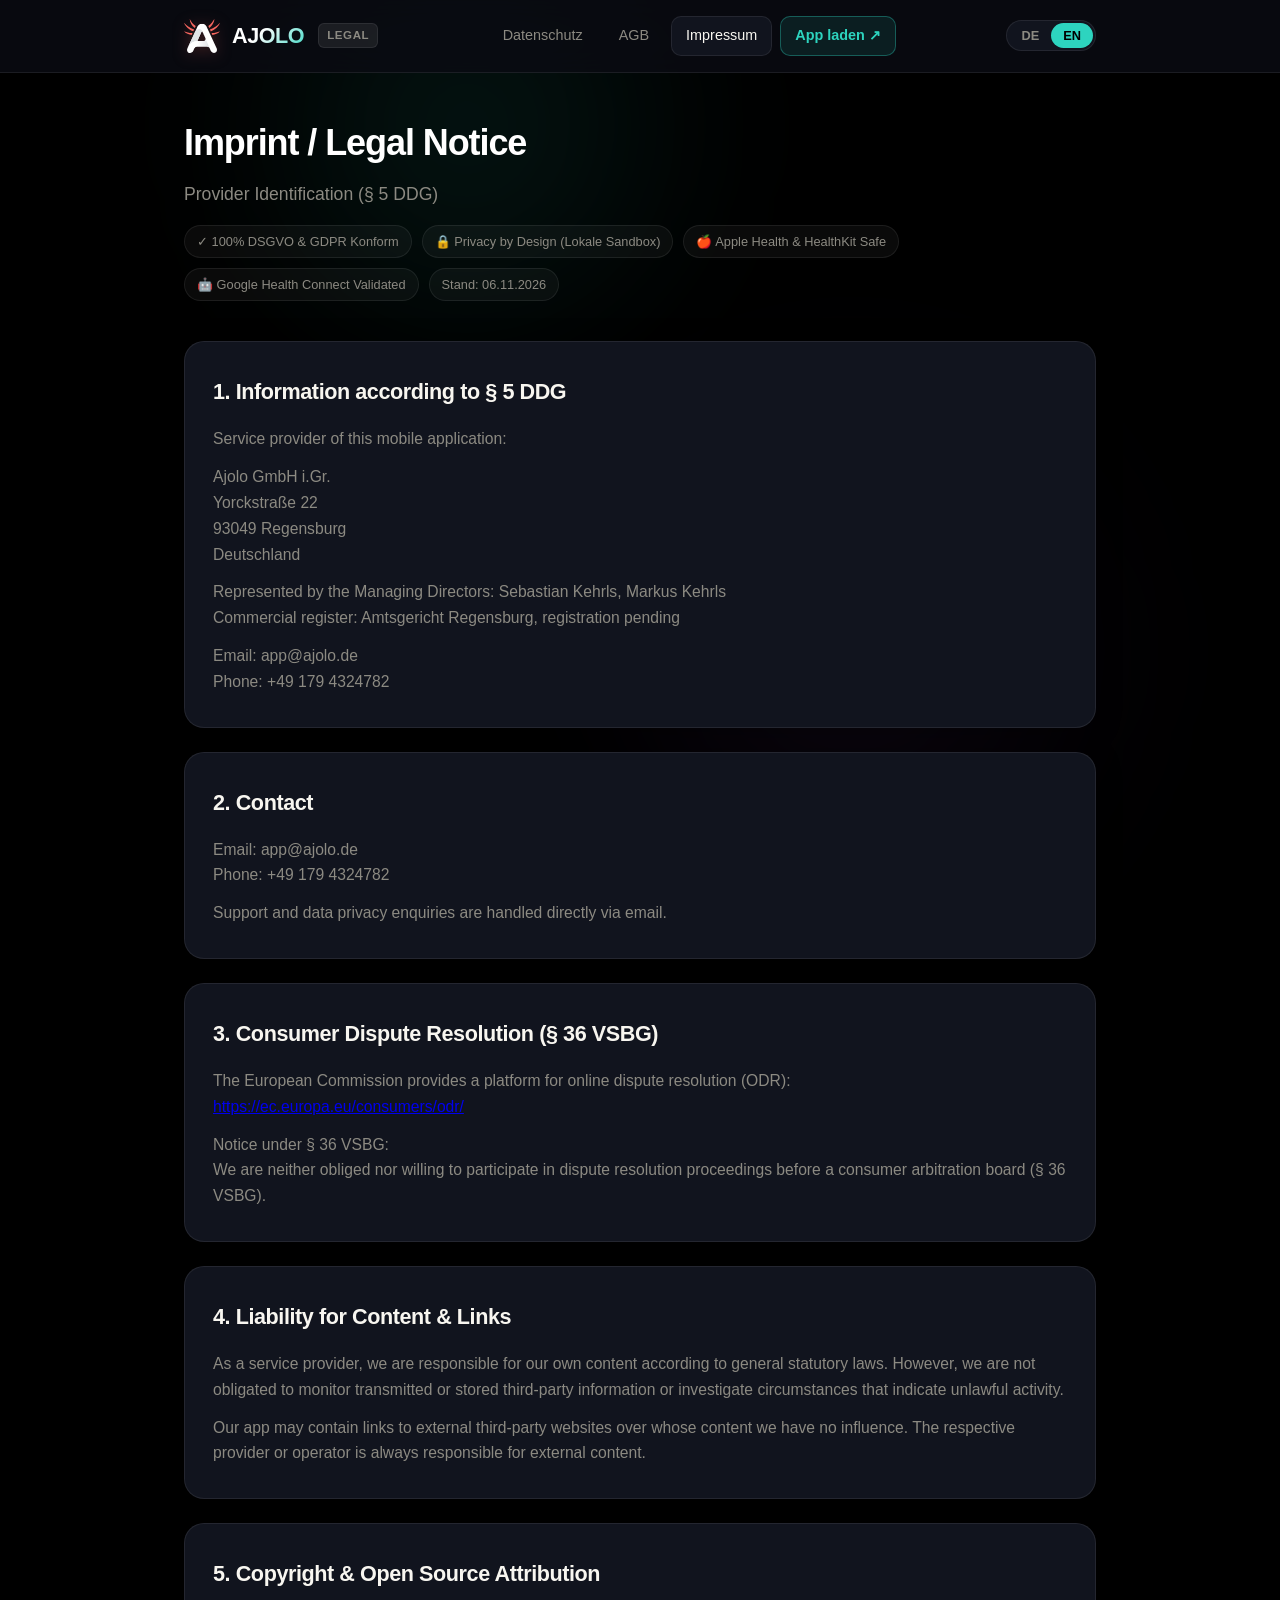
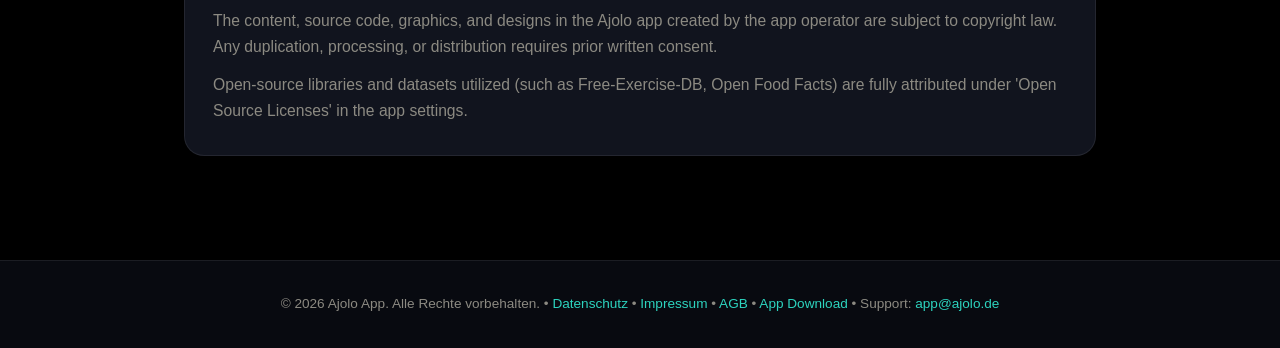
==== imprint.html @ c183548b "Impressum und Datenschutz: Geschäftsführer und Handelsregister ergänzt Co-Authored-By: Claude Sonnet" ====
<!DOCTYPE html>
<html lang="de">
<head>
  <meta charset="UTF-8">
  <meta name="viewport" content="width=device-width, initial-scale=1.0">
  <title>Impressum • Ajolo</title>
  <meta name="description" content="Offizielle Datenschutzerklärung, Impressum und rechtliche Dokumente für die mobile App Ajolo (iOS & Android).">
  <meta name="robots" content="index, follow">
  <style>
:root {
  --bg: #000000;
  --bg-subtle: #0a0c13;
  --surface: #11141e;
  --surface-hover: #161a27;
  --surface-border: rgba(255, 255, 255, 0.08);
  --surface-border-active: rgba(45, 212, 191, 0.35);
  --text-main: #f8f6f0;
  --text-muted: #8c8a82;
  --text-dim: #555555;
  --accent: #2dd4bf;
  --accent-hover: #14b8a6;
  --accent-glow: rgba(45, 212, 191, 0.2);
  --purple: #a855f7;
  --purple-glow: rgba(168, 85, 247, 0.18);
  --coral-glow: rgba(246, 102, 95, 0.25);
  --tag-bg: rgba(255, 255, 255, 0.04);
  --font-sans: -apple-system, BlinkMacSystemFont, "SF Pro Display", "SF Pro Text", "Segoe UI", Roboto, Helvetica, Arial, sans-serif;
}

* { box-sizing: border-box; margin: 0; padding: 0; }
body {
  background-color: var(--bg);
  color: var(--text-main);
  font-family: var(--font-sans);
  line-height: 1.65;
  -webkit-font-smoothing: antialiased;
  padding: 0;
  margin: 0;
  min-height: 100vh;
  position: relative;
}

/* Ambient Background Glow */
.ambient-bg {
  position: fixed;
  top: 0;
  left: 0;
  right: 0;
  bottom: 0;
  pointer-events: none;
  z-index: 0;
  overflow: hidden;
}

.glow-cyan {
  position: absolute;
  top: -150px;
  left: 15%;
  width: 550px;
  height: 550px;
  background: radial-gradient(circle, var(--accent-glow) 0%, rgba(0,0,0,0) 70%);
  filter: blur(80px);
  opacity: 0.6;
}

.glow-purple {
  position: absolute;
  top: 350px;
  right: 10%;
  width: 600px;
  height: 600px;
  background: radial-gradient(circle, var(--purple-glow) 0%, rgba(0,0,0,0) 70%);
  filter: blur(90px);
  opacity: 0.5;
}

.page-wrapper {
  position: relative;
  z-index: 1;
}

header {
  position: sticky;
  top: 0;
  z-index: 100;
  background: rgba(10, 12, 19, 0.8);
  border-bottom: 1px solid var(--surface-border);
  backdrop-filter: blur(16px);
  -webkit-backdrop-filter: blur(16px);
}

.header-container {
  max-width: 960px;
  margin: 0 auto;
  padding: 16px 24px;
  display: flex;
  align-items: center;
  justify-content: space-between;
  flex-wrap: wrap;
  gap: 16px;
}

.brand {
  display: flex;
  align-items: center;
  gap: 12px;
  text-decoration: none;
  color: var(--text-main);
}

.brand-logo-img {
  width: 36px;
  height: 36px;
  object-fit: contain;
  filter: drop-shadow(0 2px 8px var(--coral-glow));
}

.brand-title {
  font-size: 1.35rem;
  font-weight: 800;
  letter-spacing: -0.02em;
  background: linear-gradient(135deg, #ffffff 40%, var(--accent) 100%);
  -webkit-background-clip: text;
  -webkit-text-fill-color: transparent;
}

.legal-badge {
  font-size: 0.72rem;
  font-weight: 700;
  padding: 2px 8px;
  border-radius: 6px;
  background: rgba(255, 255, 255, 0.08);
  color: var(--text-muted);
  border: 1px solid var(--surface-border);
  margin-left: 2px;
  text-transform: uppercase;
  letter-spacing: 0.05em;
}

nav {
  display: flex;
  align-items: center;
  gap: 8px;
  flex-wrap: wrap;
}

nav a {
  color: var(--text-muted);
  text-decoration: none;
  font-size: 0.9rem;
  font-weight: 500;
  padding: 7px 14px;
  border-radius: 10px;
  transition: all 0.2s ease;
}

nav a:hover, nav a.active {
  color: var(--text-main);
  background: var(--surface);
  border: 1px solid var(--surface-border);
}

.btn-store {
  background: rgba(45, 212, 191, 0.1) !important;
  border: 1px solid var(--surface-border-active) !important;
  color: var(--accent) !important;
  font-weight: 600 !important;
}

.btn-store:hover {
  background: var(--accent) !important;
  color: #000000 !important;
  border-color: var(--accent) !important;
}

.lang-switch {
  display: inline-flex;
  background: var(--surface);
  border: 1px solid var(--surface-border);
  border-radius: 20px;
  padding: 2px;
}

.lang-btn {
  background: transparent;
  border: none;
  color: var(--text-muted);
  font-size: 0.8rem;
  font-weight: 600;
  padding: 5px 12px;
  border-radius: 16px;
  cursor: pointer;
  transition: all 0.2s;
}

.lang-btn.active {
  background: var(--accent);
  color: #000000;
}

.container {
  max-width: 960px;
  margin: 0 auto;
  padding: 40px 24px 80px;
}

.hero {
  margin-bottom: 40px;
  text-align: left;
}

.hero h1 {
  font-size: 2.25rem;
  font-weight: 800;
  letter-spacing: -0.03em;
  margin-bottom: 8px;
  background: linear-gradient(135deg, #ffffff 40%, var(--accent) 100%);
  -webkit-background-clip: text;
  -webkit-text-fill-color: transparent;
}

.hero p {
  color: var(--text-muted);
  font-size: 1.1rem;
}

.meta-badges {
  display: flex;
  flex-wrap: wrap;
  gap: 10px;
  margin-top: 16px;
}

.badge {
  display: inline-flex;
  align-items: center;
  gap: 6px;
  background: var(--tag-bg);
  border: 1px solid var(--surface-border);
  padding: 5px 12px;
  border-radius: 20px;
  font-size: 0.8rem;
  font-weight: 500;
  color: var(--text-muted);
}

.section-card {
  background: var(--surface);
  border: 1px solid var(--surface-border);
  border-radius: 20px;
  padding: 32px 28px;
  margin-bottom: 24px;
  box-shadow: 0 4px 24px rgba(0, 0, 0, 0.4);
  transition: border-color 0.25s ease, transform 0.25s ease;
}

.section-card:hover {
  border-color: rgba(255, 255, 255, 0.15);
  transform: translateY(-2px);
}

.section-card h2 {
  font-size: 1.35rem;
  font-weight: 700;
  margin-bottom: 16px;
  letter-spacing: -0.02em;
  color: var(--text-main);
  display: flex;
  align-items: center;
  gap: 10px;
}

.section-card p {
  margin-bottom: 12px;
  color: var(--text-muted);
  font-size: 0.98rem;
  line-height: 1.65;
}

.section-card p:last-child {
  margin-bottom: 0;
}

.section-card ul {
  margin: 12px 0 16px 20px;
  color: var(--text-muted);
  font-size: 0.98rem;
  line-height: 1.65;
}

.section-card li {
  margin-bottom: 8px;
}

.section-card strong {
  color: var(--text-main);
}

footer {
  border-top: 1px solid var(--surface-border);
  background: rgba(10, 12, 19, 0.85);
  padding: 32px 24px;
  text-align: center;
  color: var(--text-muted);
  font-size: 0.85rem;
}

footer a {
  color: var(--accent);
  text-decoration: none;
  transition: color 0.2s ease;
}

footer a:hover {
  text-decoration: underline;
}
</style>
  <script>
    function setLang(lang) {
      document.querySelectorAll('.lang-de').forEach(el => el.style.display = lang === 'de' ? 'block' : 'none');
      document.querySelectorAll('.lang-en').forEach(el => el.style.display = lang === 'en' ? 'block' : 'none');
      document.getElementById('btn-de').classList.toggle('active', lang === 'de');
      document.getElementById('btn-en').classList.toggle('active', lang === 'en');
      document.documentElement.lang = lang;
      localStorage.setItem('ajolo_legal_lang', lang);
    }
    window.addEventListener('DOMContentLoaded', () => {
      const saved = localStorage.getItem('ajolo_legal_lang') || (navigator.language.startsWith('de') ? 'de' : 'en');
      setLang(saved);
    });
  </script>
  <link rel="icon" type="image/png" href="assets/ajolo_app_icon.png">
  <meta name="theme-color" content="#000000">
</head>
<body>
    <!-- Ambient Glow Effects -->
  <div class="ambient-bg">
    <div class="glow-cyan"></div>
    <div class="glow-purple"></div>
  </div>

  <div class="page-wrapper">
    <header>
      <div class="header-container">
        <a href="index.html" class="brand">
          <img src="assets/ajolo_logo.svg" alt="Ajolo Logo" class="brand-logo-img">
          <span class="brand-title">AJOLO</span>
          <span class="legal-badge">Legal</span>
        </a>
        <nav>
          <a href="privacy.html" class="">Datenschutz</a>
          <a href="terms.html" class="">AGB</a>
          <a href="imprint.html" class="active">Impressum</a>
          <a href="https://store.ajolo.de/" class="btn-store" target="_blank" rel="noopener">App laden ↗</a>
        </nav>
        <div class="lang-switch">
          <button id="btn-de" class="lang-btn active" onclick="setLang('de')">DE</button>
          <button id="btn-en" class="lang-btn" onclick="setLang('en')">EN</button>
        </div>
      </div>
    </header>

  <main class="container">
    <div class="hero">
      <h1 class="lang-de">Impressum</h1>
      <h1 class="lang-en" style="display:none;">Imprint / Legal Notice</h1>
      <p class="lang-de">§ 5 DDG Anbieterkennzeichnung</p>
      <p class="lang-en" style="display:none;">Provider Identification (§ 5 DDG)</p>
      
      <div class="meta-badges">
        <span class="badge highlight">✓ 100% DSGVO & GDPR Konform</span>
        <span class="badge">🔒 Privacy by Design (Lokale Sandbox)</span>
        <span class="badge">🍎 Apple Health & HealthKit Safe</span>
        <span class="badge">🤖 Google Health Connect Validated</span>
        <span class="badge">Stand: 06.11.2026</span>
      </div>
    </div>

    <div class="lang-de">
      
        <article class="section-card">
          <h2>1. Angaben gemäß § 5 DDG</h2>
          <div><p>Diensteanbieter dieser mobilen Applikation:</p>
<p>Ajolo GmbH i.Gr.<br>Yorckstraße 22<br>93049 Regensburg<br>Deutschland</p>
<p>Vertreten durch die Geschäftsführer: Sebastian Kehrls, Markus Kehrls<br>Handelsregister: Amtsgericht Regensburg, Eintragung beantragt</p>
<p>E-Mail: app@ajolo.de<br>Telefon: +49 179 4324782</p></div>
        </article>
        
        <article class="section-card">
          <h2>2. Elektronische Kontaktaufnahme</h2>
          <div><p>E-Mail: app@ajolo.de<br>Telefon: +49 179 4324782</p>
<p>Support- und Datenschutzanfragen erfolgen direkt über die angegebene E-Mail-Adresse.</p></div>
        </article>
        
        <article class="section-card">
          <h2>3. Verbraucherstreitbeilegung (§ 36 VSBG)</h2>
          <div><p>Die Europäische Kommission stellt eine Plattform zur Online-Streitbeilegung (OS) bereit:<br><a href="https://ec.europa.eu/consumers/odr/" target="_blank" rel="noopener">https://ec.europa.eu/consumers/odr/</a></p>
<p>Hinweis gemäß § 36 VSBG:<br>Wir sind weder verpflichtet noch bereit, an Streitbeilegungsverfahren vor einer Verbraucherschlichtungsstelle teilzunehmen (§ 36 VSBG).</p></div>
        </article>
        
        <article class="section-card">
          <h2>4. Haftung für Inhalte & externe Links</h2>
          <div><p>Als Diensteanbieter sind wir gemäß den allgemeinen Gesetzen für eigene Inhalte auf diesen Seiten verantwortlich. Wir sind jedoch nicht verpflichtet, übermittelte oder gespeicherte fremde Informationen zu überwachen oder nach Umständen zu forschen, die auf eine rechtswidrige Tätigkeit hinweisen.</p>
<p>Unser Angebot enthält Links zu externen Websites Dritter, auf deren Inhalte wir keinen Einfluss haben. Für die Inhalte der verlinkten Seiten ist stets der jeweilige Anbieter oder Betreiber verantwortlich.</p></div>
        </article>
        
        <article class="section-card">
          <h2>5. Urheberrecht & Open Source</h2>
          <div><p>Die durch die Seitenbetreiber erstellten Inhalte, Quellcodes, Grafiken und Designs in der Ajolo App unterliegen dem deutschen Urheberrecht. Vervielfältigung, Bearbeitung, Verbreitung und Verwertung außerhalb der Grenzen des Urheberrechts bedürfen der schriftlichen Zustimmung.</p>
<p>Verwendete Open-Source-Bibliotheken und Datensätze (z. B. Free-Exercise-DB, Open Food Facts) sind unter 'Open-Source-Lizenzen' in den App-Einstellungen vollständig deklariert.</p></div>
        </article>
        
    </div>

    <div class="lang-en" style="display:none;">
      
        <article class="section-card">
          <h2>1. Information according to § 5 DDG</h2>
          <div><p>Service provider of this mobile application:</p>
<p>Ajolo GmbH i.Gr.<br>Yorckstraße 22<br>93049 Regensburg<br>Deutschland</p>
<p>Represented by the Managing Directors: Sebastian Kehrls, Markus Kehrls<br>Commercial register: Amtsgericht Regensburg, registration pending</p>
<p>Email: app@ajolo.de<br>Phone: +49 179 4324782</p></div>
        </article>
        
        <article class="section-card">
          <h2>2. Contact</h2>
          <div><p>Email: app@ajolo.de<br>Phone: +49 179 4324782</p>
<p>Support and data privacy enquiries are handled directly via email.</p></div>
        </article>
        
        <article class="section-card">
          <h2>3. Consumer Dispute Resolution (§ 36 VSBG)</h2>
          <div><p>The European Commission provides a platform for online dispute resolution (ODR):<br><a href="https://ec.europa.eu/consumers/odr/" target="_blank" rel="noopener">https://ec.europa.eu/consumers/odr/</a></p>
<p>Notice under § 36 VSBG:<br>We are neither obliged nor willing to participate in dispute resolution proceedings before a consumer arbitration board (§ 36 VSBG).</p></div>
        </article>
        
        <article class="section-card">
          <h2>4. Liability for Content & Links</h2>
          <div><p>As a service provider, we are responsible for our own content according to general statutory laws. However, we are not obligated to monitor transmitted or stored third-party information or investigate circumstances that indicate unlawful activity.</p>
<p>Our app may contain links to external third-party websites over whose content we have no influence. The respective provider or operator is always responsible for external content.</p></div>
        </article>
        
        <article class="section-card">
          <h2>5. Copyright & Open Source Attribution</h2>
          <div><p>The content, source code, graphics, and designs in the Ajolo app created by the app operator are subject to copyright law. Any duplication, processing, or distribution requires prior written consent.</p>
<p>Open-source libraries and datasets utilized (such as Free-Exercise-DB, Open Food Facts) are fully attributed under 'Open Source Licenses' in the app settings.</p></div>
        </article>
        
    </div>
  </main>

      <footer>
      <p>© 2026 Ajolo App. Alle Rechte vorbehalten. • <a href="privacy.html">Datenschutz</a> • <a href="imprint.html">Impressum</a> • <a href="terms.html">AGB</a> • <a href="https://store.ajolo.de/">App Download</a> • Support: <a href="mailto:app@ajolo.de">app@ajolo.de</a></p>
    </footer>
  </div>
</body>
</html>
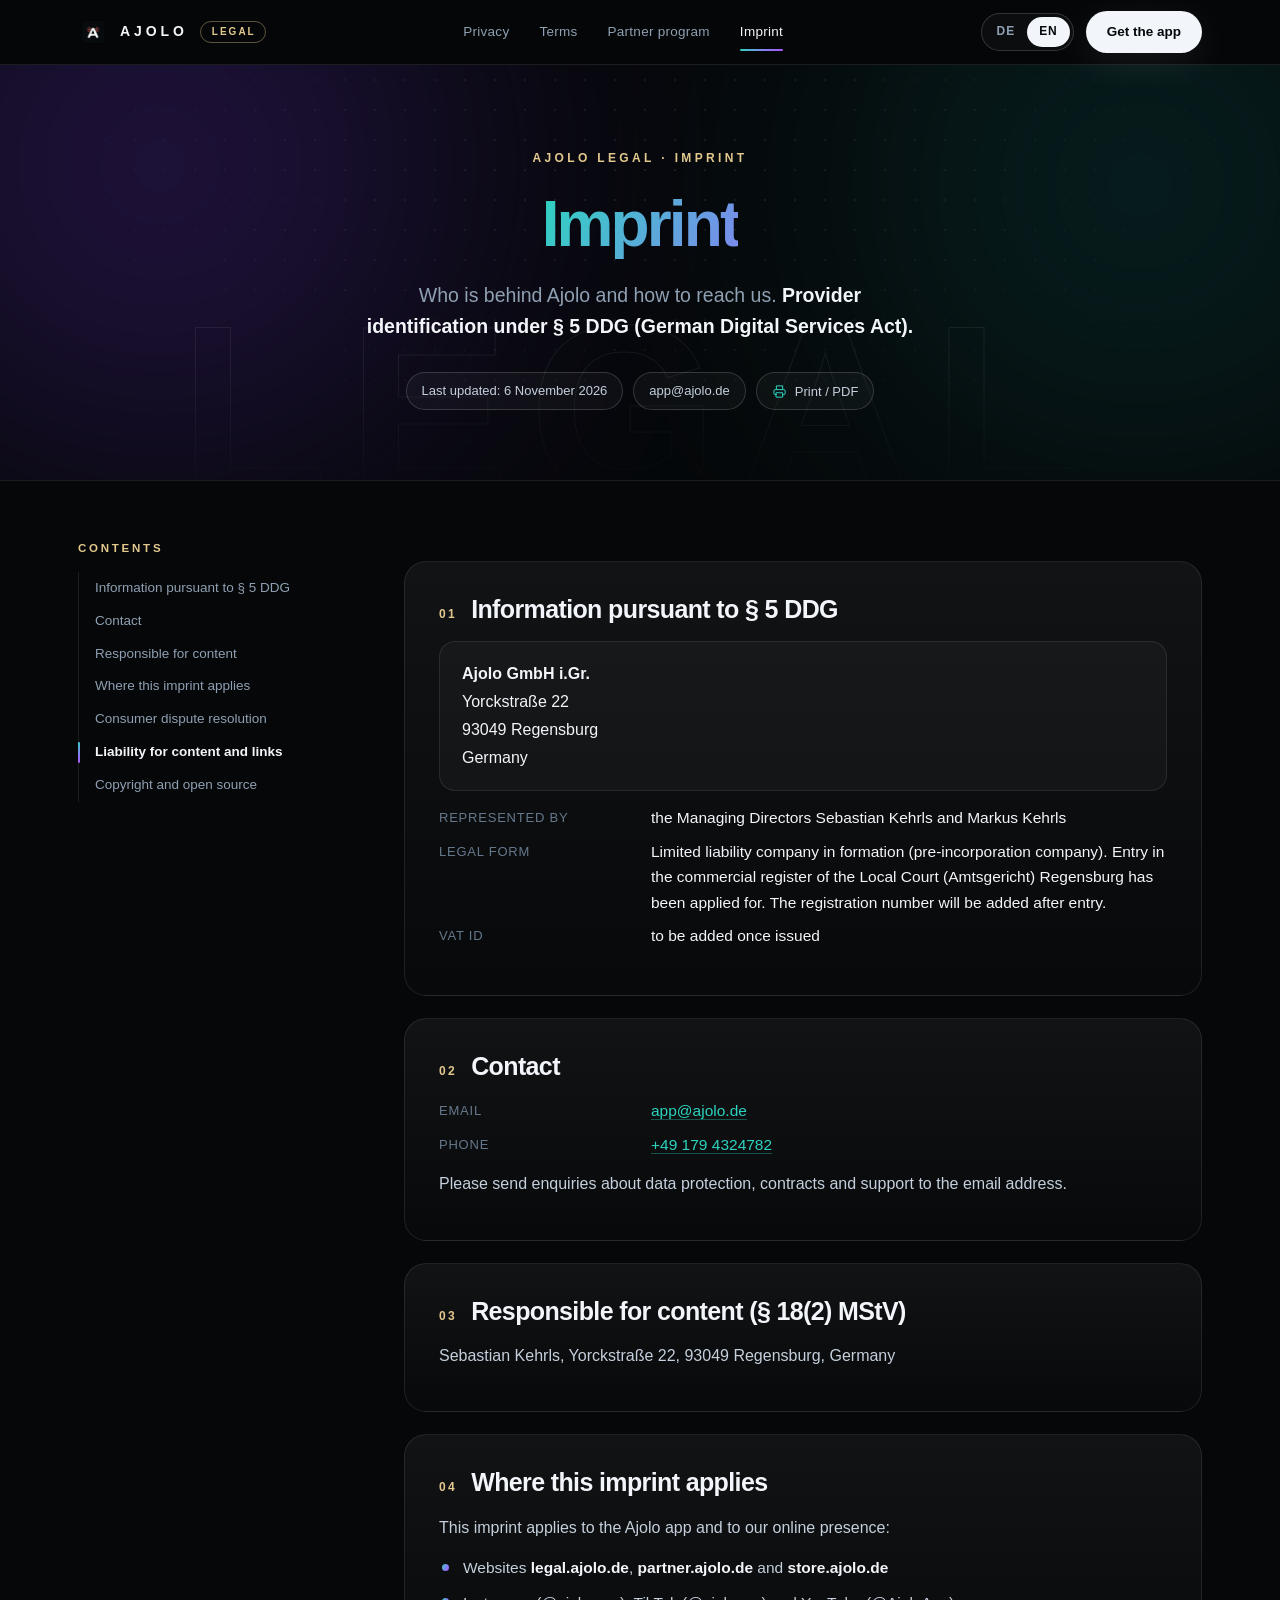
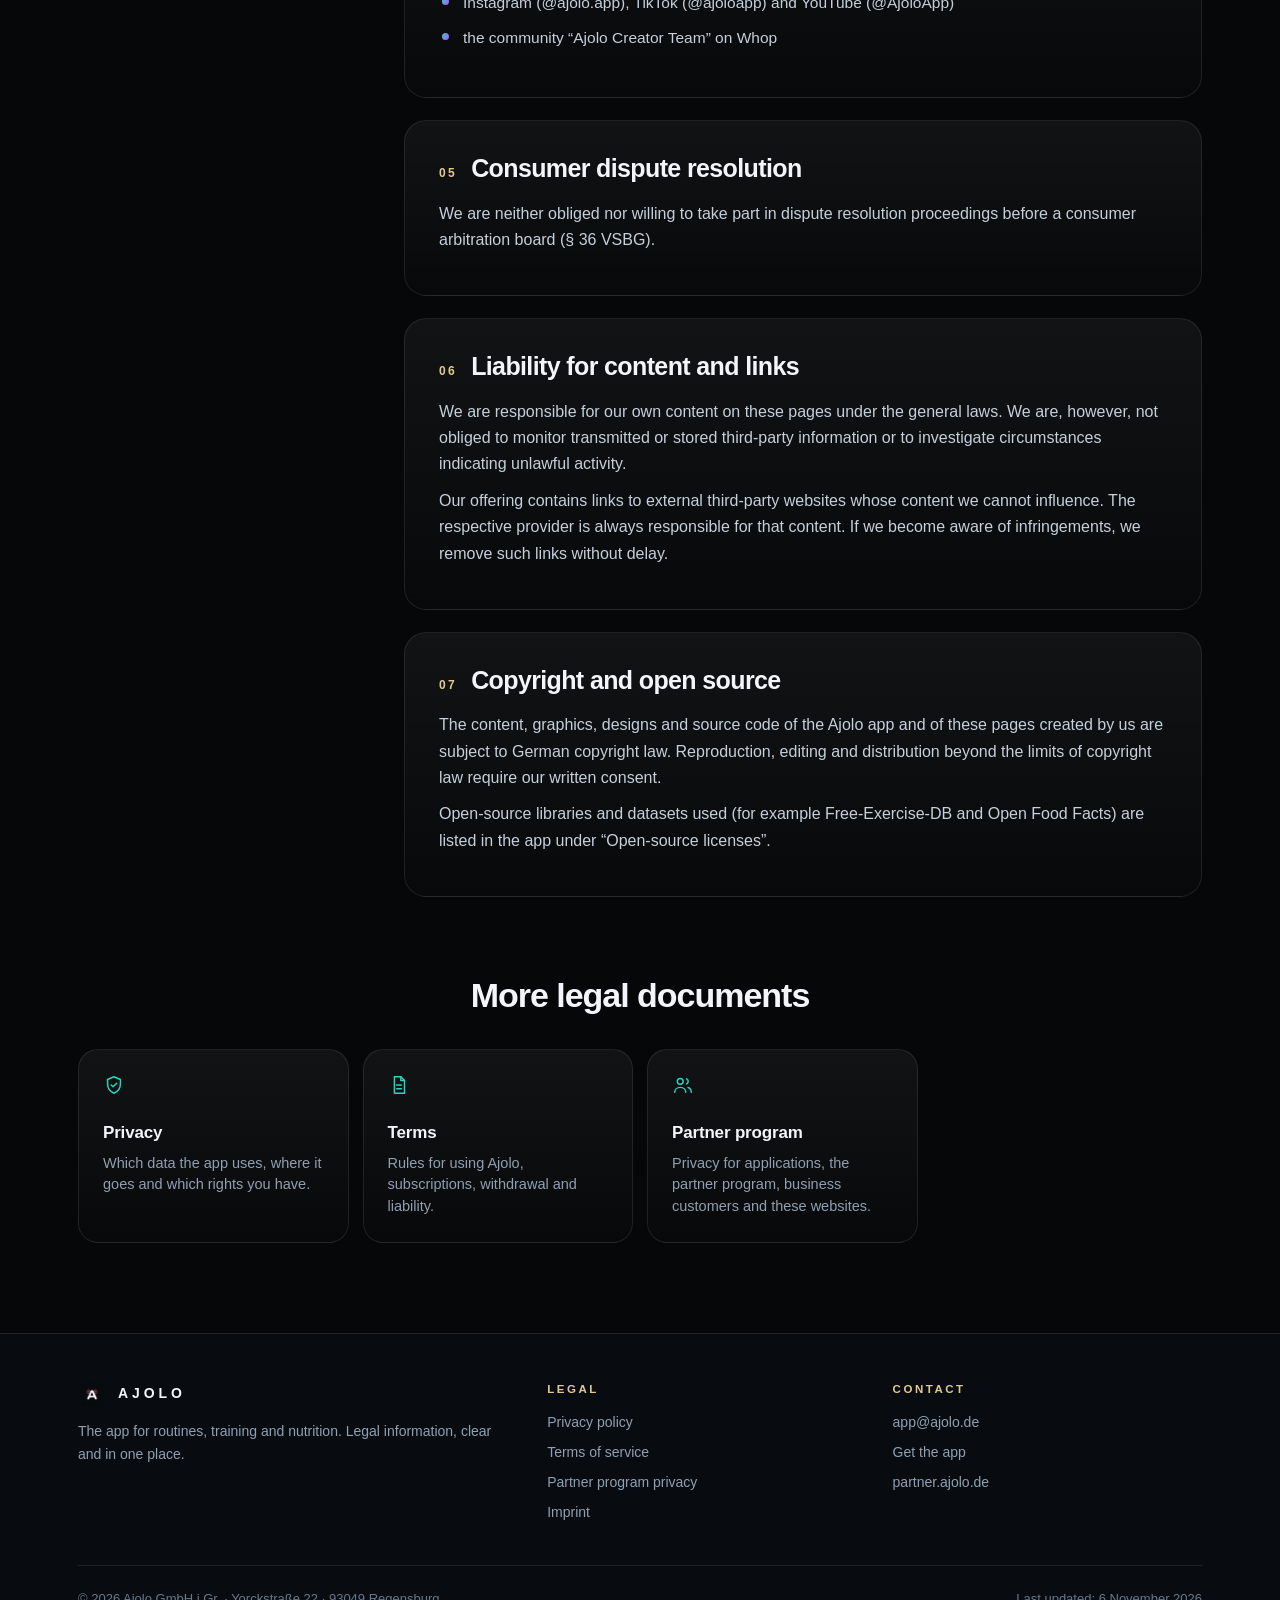
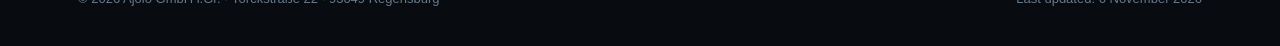
==== commit 42682759: "Legal-Portal neu: Premium-Design, AGB wie in der App, neue ehrliche Datenschutzerklärung, Partnerpro" ====
--- a/imprint.html
+++ b/imprint.html
@@ -1,457 +1,107 @@
-<!DOCTYPE html>
-<html lang="de">
+<!doctype html>
+<html lang="de" data-lang="de" data-title-de="Impressum • Ajolo Legal" data-title-en="Imprint • Ajolo Legal" data-desc-de="Impressum und Anbieterkennzeichnung nach § 5 DDG der Ajolo GmbH i.Gr., Yorckstraße 22, 93049 Regensburg." data-desc-en="Imprint and provider identification under § 5 DDG of Ajolo GmbH i.Gr., Yorckstraße 22, 93049 Regensburg, Germany.">
 <head>
-  <meta charset="UTF-8">
-  <meta name="viewport" content="width=device-width, initial-scale=1.0">
-  <title>Impressum • Ajolo</title>
-  <meta name="description" content="Offizielle Datenschutzerklärung, Impressum und rechtliche Dokumente für die mobile App Ajolo (iOS & Android).">
-  <meta name="robots" content="index, follow">
-  <style>
-:root {
-  --bg: #000000;
-  --bg-subtle: #0a0c13;
-  --surface: #11141e;
-  --surface-hover: #161a27;
-  --surface-border: rgba(255, 255, 255, 0.08);
-  --surface-border-active: rgba(45, 212, 191, 0.35);
-  --text-main: #f8f6f0;
-  --text-muted: #8c8a82;
-  --text-dim: #555555;
-  --accent: #2dd4bf;
-  --accent-hover: #14b8a6;
-  --accent-glow: rgba(45, 212, 191, 0.2);
-  --purple: #a855f7;
-  --purple-glow: rgba(168, 85, 247, 0.18);
-  --coral-glow: rgba(246, 102, 95, 0.25);
-  --tag-bg: rgba(255, 255, 255, 0.04);
-  --font-sans: -apple-system, BlinkMacSystemFont, "SF Pro Display", "SF Pro Text", "Segoe UI", Roboto, Helvetica, Arial, sans-serif;
-}
-
-* { box-sizing: border-box; margin: 0; padding: 0; }
-body {
-  background-color: var(--bg);
-  color: var(--text-main);
-  font-family: var(--font-sans);
-  line-height: 1.65;
-  -webkit-font-smoothing: antialiased;
-  padding: 0;
-  margin: 0;
-  min-height: 100vh;
-  position: relative;
-}
-
-/* Ambient Background Glow */
-.ambient-bg {
-  position: fixed;
-  top: 0;
-  left: 0;
-  right: 0;
-  bottom: 0;
-  pointer-events: none;
-  z-index: 0;
-  overflow: hidden;
-}
-
-.glow-cyan {
-  position: absolute;
-  top: -150px;
-  left: 15%;
-  width: 550px;
-  height: 550px;
-  background: radial-gradient(circle, var(--accent-glow) 0%, rgba(0,0,0,0) 70%);
-  filter: blur(80px);
-  opacity: 0.6;
-}
-
-.glow-purple {
-  position: absolute;
-  top: 350px;
-  right: 10%;
-  width: 600px;
-  height: 600px;
-  background: radial-gradient(circle, var(--purple-glow) 0%, rgba(0,0,0,0) 70%);
-  filter: blur(90px);
-  opacity: 0.5;
-}
-
-.page-wrapper {
-  position: relative;
-  z-index: 1;
-}
-
-header {
-  position: sticky;
-  top: 0;
-  z-index: 100;
-  background: rgba(10, 12, 19, 0.8);
-  border-bottom: 1px solid var(--surface-border);
-  backdrop-filter: blur(16px);
-  -webkit-backdrop-filter: blur(16px);
-}
-
-.header-container {
-  max-width: 960px;
-  margin: 0 auto;
-  padding: 16px 24px;
-  display: flex;
-  align-items: center;
-  justify-content: space-between;
-  flex-wrap: wrap;
-  gap: 16px;
-}
-
-.brand {
-  display: flex;
-  align-items: center;
-  gap: 12px;
-  text-decoration: none;
-  color: var(--text-main);
-}
-
-.brand-logo-img {
-  width: 36px;
-  height: 36px;
-  object-fit: contain;
-  filter: drop-shadow(0 2px 8px var(--coral-glow));
-}
-
-.brand-title {
-  font-size: 1.35rem;
-  font-weight: 800;
-  letter-spacing: -0.02em;
-  background: linear-gradient(135deg, #ffffff 40%, var(--accent) 100%);
-  -webkit-background-clip: text;
-  -webkit-text-fill-color: transparent;
-}
-
-.legal-badge {
-  font-size: 0.72rem;
-  font-weight: 700;
-  padding: 2px 8px;
-  border-radius: 6px;
-  background: rgba(255, 255, 255, 0.08);
-  color: var(--text-muted);
-  border: 1px solid var(--surface-border);
-  margin-left: 2px;
-  text-transform: uppercase;
-  letter-spacing: 0.05em;
-}
-
-nav {
-  display: flex;
-  align-items: center;
-  gap: 8px;
-  flex-wrap: wrap;
-}
-
-nav a {
-  color: var(--text-muted);
-  text-decoration: none;
-  font-size: 0.9rem;
-  font-weight: 500;
-  padding: 7px 14px;
-  border-radius: 10px;
-  transition: all 0.2s ease;
-}
-
-nav a:hover, nav a.active {
-  color: var(--text-main);
-  background: var(--surface);
-  border: 1px solid var(--surface-border);
-}
-
-.btn-store {
-  background: rgba(45, 212, 191, 0.1) !important;
-  border: 1px solid var(--surface-border-active) !important;
-  color: var(--accent) !important;
-  font-weight: 600 !important;
-}
-
-.btn-store:hover {
-  background: var(--accent) !important;
-  color: #000000 !important;
-  border-color: var(--accent) !important;
-}
-
-.lang-switch {
-  display: inline-flex;
-  background: var(--surface);
-  border: 1px solid var(--surface-border);
-  border-radius: 20px;
-  padding: 2px;
-}
-
-.lang-btn {
-  background: transparent;
-  border: none;
-  color: var(--text-muted);
-  font-size: 0.8rem;
-  font-weight: 600;
-  padding: 5px 12px;
-  border-radius: 16px;
-  cursor: pointer;
-  transition: all 0.2s;
-}
-
-.lang-btn.active {
-  background: var(--accent);
-  color: #000000;
-}
-
-.container {
-  max-width: 960px;
-  margin: 0 auto;
-  padding: 40px 24px 80px;
-}
-
-.hero {
-  margin-bottom: 40px;
-  text-align: left;
-}
-
-.hero h1 {
-  font-size: 2.25rem;
-  font-weight: 800;
-  letter-spacing: -0.03em;
-  margin-bottom: 8px;
-  background: linear-gradient(135deg, #ffffff 40%, var(--accent) 100%);
-  -webkit-background-clip: text;
-  -webkit-text-fill-color: transparent;
-}
-
-.hero p {
-  color: var(--text-muted);
-  font-size: 1.1rem;
-}
-
-.meta-badges {
-  display: flex;
-  flex-wrap: wrap;
-  gap: 10px;
-  margin-top: 16px;
-}
-
-.badge {
-  display: inline-flex;
-  align-items: center;
-  gap: 6px;
-  background: var(--tag-bg);
-  border: 1px solid var(--surface-border);
-  padding: 5px 12px;
-  border-radius: 20px;
-  font-size: 0.8rem;
-  font-weight: 500;
-  color: var(--text-muted);
-}
-
-.section-card {
-  background: var(--surface);
-  border: 1px solid var(--surface-border);
-  border-radius: 20px;
-  padding: 32px 28px;
-  margin-bottom: 24px;
-  box-shadow: 0 4px 24px rgba(0, 0, 0, 0.4);
-  transition: border-color 0.25s ease, transform 0.25s ease;
-}
-
-.section-card:hover {
-  border-color: rgba(255, 255, 255, 0.15);
-  transform: translateY(-2px);
-}
-
-.section-card h2 {
-  font-size: 1.35rem;
-  font-weight: 700;
-  margin-bottom: 16px;
-  letter-spacing: -0.02em;
-  color: var(--text-main);
-  display: flex;
-  align-items: center;
-  gap: 10px;
-}
-
-.section-card p {
-  margin-bottom: 12px;
-  color: var(--text-muted);
-  font-size: 0.98rem;
-  line-height: 1.65;
-}
-
-.section-card p:last-child {
-  margin-bottom: 0;
-}
-
-.section-card ul {
-  margin: 12px 0 16px 20px;
-  color: var(--text-muted);
-  font-size: 0.98rem;
-  line-height: 1.65;
-}
-
-.section-card li {
-  margin-bottom: 8px;
-}
-
-.section-card strong {
-  color: var(--text-main);
-}
-
-footer {
-  border-top: 1px solid var(--surface-border);
-  background: rgba(10, 12, 19, 0.85);
-  padding: 32px 24px;
-  text-align: center;
-  color: var(--text-muted);
-  font-size: 0.85rem;
-}
-
-footer a {
-  color: var(--accent);
-  text-decoration: none;
-  transition: color 0.2s ease;
-}
-
-footer a:hover {
-  text-decoration: underline;
-}
-</style>
-  <script>
-    function setLang(lang) {
-      document.querySelectorAll('.lang-de').forEach(el => el.style.display = lang === 'de' ? 'block' : 'none');
-      document.querySelectorAll('.lang-en').forEach(el => el.style.display = lang === 'en' ? 'block' : 'none');
-      document.getElementById('btn-de').classList.toggle('active', lang === 'de');
-      document.getElementById('btn-en').classList.toggle('active', lang === 'en');
-      document.documentElement.lang = lang;
-      localStorage.setItem('ajolo_legal_lang', lang);
-    }
-    window.addEventListener('DOMContentLoaded', () => {
-      const saved = localStorage.getItem('ajolo_legal_lang') || (navigator.language.startsWith('de') ? 'de' : 'en');
-      setLang(saved);
-    });
-  </script>
-  <link rel="icon" type="image/png" href="assets/ajolo_app_icon.png">
-  <meta name="theme-color" content="#000000">
+<meta charset="utf-8">
+<meta name="viewport" content="width=device-width, initial-scale=1">
+<title>Impressum • Ajolo Legal</title>
+<meta name="description" content="Impressum und Anbieterkennzeichnung nach § 5 DDG der Ajolo GmbH i.Gr., Yorckstraße 22, 93049 Regensburg.">
+<meta name="robots" content="index, follow">
+<meta name="theme-color" content="#050709">
+<link rel="canonical" href="https://legal.ajolo.de/imprint.html">
+<meta property="og:type" content="website">
+<meta property="og:site_name" content="Ajolo Legal">
+<meta property="og:title" content="Impressum • Ajolo Legal">
+<meta property="og:description" content="Impressum und Anbieterkennzeichnung nach § 5 DDG der Ajolo GmbH i.Gr., Yorckstraße 22, 93049 Regensburg.">
+<meta property="og:url" content="https://legal.ajolo.de/imprint.html">
+<meta property="og:image" content="https://legal.ajolo.de/assets/ajolo_app_icon.png">
+<meta name="twitter:card" content="summary">
+<link rel="icon" type="image/png" href="assets/ajolo_app_icon.png">
+<link rel="stylesheet" href="assets/legal.css?v=20261106">
+<script>document.documentElement.classList.add('js')</script>
+<noscript><style>.view[hidden]{display:block!important}.js .rv{opacity:1!important;transform:none!important}</style></noscript>
 </head>
 <body>
-    <!-- Ambient Glow Effects -->
-  <div class="ambient-bg">
-    <div class="glow-cyan"></div>
-    <div class="glow-purple"></div>
-  </div>
-
-  <div class="page-wrapper">
-    <header>
-      <div class="header-container">
-        <a href="index.html" class="brand">
-          <img src="assets/ajolo_logo.svg" alt="Ajolo Logo" class="brand-logo-img">
-          <span class="brand-title">AJOLO</span>
-          <span class="legal-badge">Legal</span>
-        </a>
-        <nav>
-          <a href="privacy.html" class="">Datenschutz</a>
-          <a href="terms.html" class="">AGB</a>
-          <a href="imprint.html" class="active">Impressum</a>
-          <a href="https://store.ajolo.de/" class="btn-store" target="_blank" rel="noopener">App laden ↗</a>
-        </nav>
-        <div class="lang-switch">
-          <button id="btn-de" class="lang-btn active" onclick="setLang('de')">DE</button>
-          <button id="btn-en" class="lang-btn" onclick="setLang('en')">EN</button>
-        </div>
-      </div>
-    </header>
-
-  <main class="container">
-    <div class="hero">
-      <h1 class="lang-de">Impressum</h1>
-      <h1 class="lang-en" style="display:none;">Imprint / Legal Notice</h1>
-      <p class="lang-de">§ 5 DDG Anbieterkennzeichnung</p>
-      <p class="lang-en" style="display:none;">Provider Identification (§ 5 DDG)</p>
-      
-      <div class="meta-badges">
-        <span class="badge highlight">✓ 100% DSGVO & GDPR Konform</span>
-        <span class="badge">🔒 Privacy by Design (Lokale Sandbox)</span>
-        <span class="badge">🍎 Apple Health & HealthKit Safe</span>
-        <span class="badge">🤖 Google Health Connect Validated</span>
-        <span class="badge">Stand: 06.11.2026</span>
-      </div>
-    </div>
-
-    <div class="lang-de">
-      
-        <article class="section-card">
-          <h2>1. Angaben gemäß § 5 DDG</h2>
-          <div><p>Diensteanbieter dieser mobilen Applikation:</p>
-<p>Ajolo GmbH i.Gr.<br>Yorckstraße 22<br>93049 Regensburg<br>Deutschland</p>
-<p>Vertreten durch die Geschäftsführer: Sebastian Kehrls, Markus Kehrls<br>Handelsregister: Amtsgericht Regensburg, Eintragung beantragt</p>
-<p>E-Mail: app@ajolo.de<br>Telefon: +49 179 4324782</p></div>
-        </article>
-        
-        <article class="section-card">
-          <h2>2. Elektronische Kontaktaufnahme</h2>
-          <div><p>E-Mail: app@ajolo.de<br>Telefon: +49 179 4324782</p>
-<p>Support- und Datenschutzanfragen erfolgen direkt über die angegebene E-Mail-Adresse.</p></div>
-        </article>
-        
-        <article class="section-card">
-          <h2>3. Verbraucherstreitbeilegung (§ 36 VSBG)</h2>
-          <div><p>Die Europäische Kommission stellt eine Plattform zur Online-Streitbeilegung (OS) bereit:<br><a href="https://ec.europa.eu/consumers/odr/" target="_blank" rel="noopener">https://ec.europa.eu/consumers/odr/</a></p>
-<p>Hinweis gemäß § 36 VSBG:<br>Wir sind weder verpflichtet noch bereit, an Streitbeilegungsverfahren vor einer Verbraucherschlichtungsstelle teilzunehmen (§ 36 VSBG).</p></div>
-        </article>
-        
-        <article class="section-card">
-          <h2>4. Haftung für Inhalte & externe Links</h2>
-          <div><p>Als Diensteanbieter sind wir gemäß den allgemeinen Gesetzen für eigene Inhalte auf diesen Seiten verantwortlich. Wir sind jedoch nicht verpflichtet, übermittelte oder gespeicherte fremde Informationen zu überwachen oder nach Umständen zu forschen, die auf eine rechtswidrige Tätigkeit hinweisen.</p>
-<p>Unser Angebot enthält Links zu externen Websites Dritter, auf deren Inhalte wir keinen Einfluss haben. Für die Inhalte der verlinkten Seiten ist stets der jeweilige Anbieter oder Betreiber verantwortlich.</p></div>
-        </article>
-        
-        <article class="section-card">
-          <h2>5. Urheberrecht & Open Source</h2>
-          <div><p>Die durch die Seitenbetreiber erstellten Inhalte, Quellcodes, Grafiken und Designs in der Ajolo App unterliegen dem deutschen Urheberrecht. Vervielfältigung, Bearbeitung, Verbreitung und Verwertung außerhalb der Grenzen des Urheberrechts bedürfen der schriftlichen Zustimmung.</p>
-<p>Verwendete Open-Source-Bibliotheken und Datensätze (z. B. Free-Exercise-DB, Open Food Facts) sind unter 'Open-Source-Lizenzen' in den App-Einstellungen vollständig deklariert.</p></div>
-        </article>
-        
-    </div>
-
-    <div class="lang-en" style="display:none;">
-      
-        <article class="section-card">
-          <h2>1. Information according to § 5 DDG</h2>
-          <div><p>Service provider of this mobile application:</p>
-<p>Ajolo GmbH i.Gr.<br>Yorckstraße 22<br>93049 Regensburg<br>Deutschland</p>
-<p>Represented by the Managing Directors: Sebastian Kehrls, Markus Kehrls<br>Commercial register: Amtsgericht Regensburg, registration pending</p>
-<p>Email: app@ajolo.de<br>Phone: +49 179 4324782</p></div>
-        </article>
-        
-        <article class="section-card">
-          <h2>2. Contact</h2>
-          <div><p>Email: app@ajolo.de<br>Phone: +49 179 4324782</p>
-<p>Support and data privacy enquiries are handled directly via email.</p></div>
-        </article>
-        
-        <article class="section-card">
-          <h2>3. Consumer Dispute Resolution (§ 36 VSBG)</h2>
-          <div><p>The European Commission provides a platform for online dispute resolution (ODR):<br><a href="https://ec.europa.eu/consumers/odr/" target="_blank" rel="noopener">https://ec.europa.eu/consumers/odr/</a></p>
-<p>Notice under § 36 VSBG:<br>We are neither obliged nor willing to participate in dispute resolution proceedings before a consumer arbitration board (§ 36 VSBG).</p></div>
-        </article>
-        
-        <article class="section-card">
-          <h2>4. Liability for Content & Links</h2>
-          <div><p>As a service provider, we are responsible for our own content according to general statutory laws. However, we are not obligated to monitor transmitted or stored third-party information or investigate circumstances that indicate unlawful activity.</p>
-<p>Our app may contain links to external third-party websites over whose content we have no influence. The respective provider or operator is always responsible for external content.</p></div>
-        </article>
-        
-        <article class="section-card">
-          <h2>5. Copyright & Open Source Attribution</h2>
-          <div><p>The content, source code, graphics, and designs in the Ajolo app created by the app operator are subject to copyright law. Any duplication, processing, or distribution requires prior written consent.</p>
-<p>Open-source libraries and datasets utilized (such as Free-Exercise-DB, Open Food Facts) are fully attributed under 'Open Source Licenses' in the app settings.</p></div>
-        </article>
-        
-    </div>
-  </main>
-
-      <footer>
-      <p>© 2026 Ajolo App. Alle Rechte vorbehalten. • <a href="privacy.html">Datenschutz</a> • <a href="imprint.html">Impressum</a> • <a href="terms.html">AGB</a> • <a href="https://store.ajolo.de/">App Download</a> • Support: <a href="mailto:app@ajolo.de">app@ajolo.de</a></p>
-    </footer>
-  </div>
+<a class="skip" href="#main">Zum Inhalt springen</a>
+<div id="bar"></div><div id="cg"></div>
+<svg width="0" height="0" style="position:absolute" aria-hidden="true"><defs>
+<symbol id="i-shield" viewBox="0 0 24 24"><path d="M12 3l7 3v5c0 5-3.5 8.5-7 10-3.5-1.5-7-5-7-10V6l7-3z"/><path d="M9 12l2 2 4-4"/></symbol>
+<symbol id="i-lock" viewBox="0 0 24 24"><rect x="5" y="11" width="14" height="9" rx="2"/><path d="M8 11V8a4 4 0 018 0v3"/></symbol>
+<symbol id="i-doc" viewBox="0 0 24 24"><path d="M7 3h7l4 4v14H7z"/><path d="M14 3v4h4M9.5 12h5M9.5 16h5"/></symbol>
+<symbol id="i-users" viewBox="0 0 24 24"><circle cx="9" cy="8" r="3.2"/><path d="M3 20c0-3.3 2.7-5.4 6-5.4s6 2.1 6 5.4"/><path d="M16 5.2a3.2 3.2 0 010 5.6M17.5 14.8c2.1.6 3.5 2.3 3.5 5.2"/></symbol>
+<symbol id="i-building" viewBox="0 0 24 24"><path d="M4 21V5l8-2v18M12 9h8v12M3 21h18M8 8h1M8 12h1M8 16h1M15 13h2M15 17h2"/></symbol>
+<symbol id="i-mail" viewBox="0 0 24 24"><rect x="3" y="5" width="18" height="14" rx="2"/><path d="M3 7l9 6 9-6"/></symbol>
+<symbol id="i-print" viewBox="0 0 24 24"><path d="M7 9V3h10v6M7 17H5a2 2 0 01-2-2v-4a2 2 0 012-2h14a2 2 0 012 2v4a2 2 0 01-2 2h-2M7 14h10v7H7z"/></symbol>
+<symbol id="i-phone" viewBox="0 0 24 24"><rect x="7" y="2" width="10" height="20" rx="2.5"/><path d="M11 18h2"/></symbol>
+<symbol id="i-spark" viewBox="0 0 24 24"><path d="M12 3l1.8 5.2L19 10l-5.2 1.8L12 17l-1.8-5.2L5 10l5.2-1.8z"/><path d="M19 16l.7 1.8L21.5 18.5l-1.8.7L19 21l-.7-1.8-1.8-.7 1.8-.7z"/></symbol>
+<symbol id="i-scale" viewBox="0 0 24 24"><path d="M12 3v18M7 21h10M5 7h14"/><path d="M5 7l-3 7a3.5 3.5 0 006 0zM19 7l-3 7a3.5 3.5 0 006 0z"/></symbol>
+<symbol id="i-globe" viewBox="0 0 24 24"><circle cx="12" cy="12" r="9"/><path d="M3 12h18M12 3c3 3.2 3 14.8 0 18M12 3c-3 3.2-3 14.8 0 18"/></symbol>
+<symbol id="i-check" viewBox="0 0 24 24"><path d="M5 12.5l4.5 4.5L19 7.5"/></symbol>
+<symbol id="i-heart" viewBox="0 0 24 24"><path d="M12 20s-7-4.4-7-10a4 4 0 017-2.6A4 4 0 0119 10c0 5.6-7 10-7 10z"/></symbol>
+</defs></svg>
+<header><div class="wrap nav">
+<a class="brand" href="index.html" aria-label="Ajolo Legal"><img src="assets/ajolo_app_icon.png" alt="" width="30" height="30"><span>AJOLO</span><span class="tag">LEGAL</span></a>
+<nav class="links" aria-label="Rechtliches"><a href="privacy.html"><span data-de="Datenschutz" data-en="Privacy">Datenschutz</span></a><a href="terms.html"><span data-de="AGB" data-en="Terms">AGB</span></a><a href="partner-datenschutz.html"><span data-de="Partnerprogramm" data-en="Partner program">Partnerprogramm</span></a><a href="imprint.html" aria-current="page"><span data-de="Impressum" data-en="Imprint">Impressum</span></a></nav>
+<div class="nav-r"><div class="lang" role="group" aria-label="Sprache / Language"><button type="button" data-l="de" aria-pressed="true">DE</button><button type="button" data-l="en" aria-pressed="false">EN</button></div>
+<a class="btn btn-primary btn-sm" href="https://store.ajolo.de/" rel="noopener"><span data-de="App laden" data-en="Get the app">App laden</span></a></div>
+</div></header>
+<main id="main">
+<div class="view" lang="de"><section class="hero"><div class="glow g1"></div><div class="glow g2"></div><div class="wm" aria-hidden="true">LEGAL</div><div class="wrap in-w"><span class="eyebrow">AJOLO LEGAL · IMPRESSUM</span><h1><span class="grad">Impressum</span></h1><p class="lead">Wer hinter Ajolo steht und wie du uns erreichst. <b>Anbieterkennzeichnung nach § 5 DDG.</b></p><div class="chips"><span class="chip">Stand: 06.11.2026</span><span class="chip"><a href="mailto:app@ajolo.de">app@ajolo.de</a></span><button class="chip" type="button" data-print><svg class="i"><use href="#i-print"/></svg><span>Drucken / PDF</span></button></div></div></section><div class="wrap doc-wrap"><aside class="toc"><nav aria-label="Inhalt"><span class="toc-t">Inhalt</span><ol><li><a href="#de-anbieter">Angaben gemäß § 5 DDG</a></li><li><a href="#de-kontakt">Kontakt</a></li><li><a href="#de-inhalt">Verantwortlich für den Inhalt</a></li><li><a href="#de-geltung">Wo dieses Impressum gilt</a></li><li><a href="#de-streit">Verbraucherstreitbeilegung</a></li><li><a href="#de-haftung">Haftung für Inhalte und Links</a></li><li><a href="#de-urheber">Urheberrecht und Open Source</a></li></ol></nav></aside><div class="doc"><details class="toc-m"><summary>Inhalt</summary><ol><li><a href="#de-anbieter">Angaben gemäß § 5 DDG</a></li><li><a href="#de-kontakt">Kontakt</a></li><li><a href="#de-inhalt">Verantwortlich für den Inhalt</a></li><li><a href="#de-geltung">Wo dieses Impressum gilt</a></li><li><a href="#de-streit">Verbraucherstreitbeilegung</a></li><li><a href="#de-haftung">Haftung für Inhalte und Links</a></li><li><a href="#de-urheber">Urheberrecht und Open Source</a></li></ol></details><section class="sec sp rv" id="de-anbieter"><h2><span class="n">01</span><span>Angaben gemäß § 5 DDG</span></h2>
+<div class="addr"><b>Ajolo GmbH i.Gr.</b><br>Yorckstraße 22<br>93049 Regensburg<br>Deutschland</div>
+<dl class="kv">
+<dt>Vertretungsberechtigt</dt><dd>die Geschäftsführer Sebastian Kehrls und Markus Kehrls</dd>
+<dt>Rechtsform</dt><dd>Gesellschaft mit beschränkter Haftung in Gründung (Vor-GmbH). Die Eintragung in das Handelsregister des Amtsgerichts Regensburg ist beantragt. Die Registernummer wird nach der Eintragung ergänzt.</dd>
+<dt>Umsatzsteuer-ID</dt><dd>wird nach Erteilung ergänzt</dd>
+</dl></section><section class="sec sp rv" id="de-kontakt"><h2><span class="n">02</span><span>Kontakt</span></h2>
+<dl class="kv">
+<dt>E-Mail</dt><dd><a href="mailto:app@ajolo.de">app@ajolo.de</a></dd>
+<dt>Telefon</dt><dd><a href="tel:+491794324782">+49 179 4324782</a></dd>
+</dl>
+<p>Anfragen zum Datenschutz, zu Verträgen und zum Support richtest du bitte an die E-Mail-Adresse.</p></section><section class="sec sp rv" id="de-inhalt"><h2><span class="n">03</span><span>Verantwortlich für den Inhalt (§ 18 Abs. 2 MStV)</span></h2>
+<p>Sebastian Kehrls, Yorckstraße 22, 93049 Regensburg</p></section><section class="sec sp rv" id="de-geltung"><h2><span class="n">04</span><span>Wo dieses Impressum gilt</span></h2>
+<p>Dieses Impressum gilt für die Ajolo App und für unsere Auftritte im Internet:</p>
+<ul>
+<li>Webseiten <b>legal.ajolo.de</b>, <b>partner.ajolo.de</b> und <b>store.ajolo.de</b></li>
+<li>Instagram (@ajolo.app), TikTok (@ajoloapp) und YouTube (@AjoloApp)</li>
+<li>die Community „Ajolo Creator Team“ bei Whop</li>
+</ul></section><section class="sec sp rv" id="de-streit"><h2><span class="n">05</span><span>Verbraucherstreitbeilegung</span></h2>
+<p>Wir sind weder verpflichtet noch bereit, an einem Streitbeilegungsverfahren vor einer Verbraucherschlichtungsstelle teilzunehmen (§ 36 VSBG).</p></section><section class="sec sp rv" id="de-haftung"><h2><span class="n">06</span><span>Haftung für Inhalte und Links</span></h2>
+<p>Für eigene Inhalte auf diesen Seiten sind wir nach den allgemeinen Gesetzen verantwortlich. Wir sind jedoch nicht verpflichtet, übermittelte oder gespeicherte fremde Informationen zu überwachen oder nach Umständen zu forschen, die auf eine rechtswidrige Tätigkeit hindeuten.</p>
+<p>Unser Angebot enthält Links zu externen Webseiten Dritter, auf deren Inhalte wir keinen Einfluss haben. Für diese Inhalte ist stets der jeweilige Anbieter verantwortlich. Bei Bekanntwerden von Rechtsverletzungen entfernen wir solche Links umgehend.</p></section><section class="sec sp rv" id="de-urheber"><h2><span class="n">07</span><span>Urheberrecht und Open Source</span></h2>
+<p>Die von uns erstellten Inhalte, Grafiken, Designs und Quellcodes der Ajolo App und dieser Seiten unterliegen dem deutschen Urheberrecht. Vervielfältigung, Bearbeitung und Verbreitung außerhalb der Grenzen des Urheberrechts bedürfen unserer schriftlichen Zustimmung.</p>
+<p>Verwendete Open-Source-Bibliotheken und Datensätze (zum Beispiel Free-Exercise-DB und Open Food Facts) sind in der App unter „Open-Source-Lizenzen“ aufgeführt.</p></section></div></div><section class="more"><div class="wrap"><h2>Weitere Rechtstexte</h2><div class="cards"><a class="card sp rv" href="privacy.html"><div class="ic"><svg class="i"><use href="#i-shield"/></svg></div><h3>Datenschutz</h3><p>Welche Daten die App nutzt, wohin sie gehen und welche Rechte du hast.</p></a><a class="card sp rv" href="terms.html"><div class="ic"><svg class="i"><use href="#i-doc"/></svg></div><h3>AGB</h3><p>Regeln für die Nutzung von Ajolo, Abos, Widerruf und Haftung.</p></a><a class="card sp rv" href="partner-datenschutz.html"><div class="ic"><svg class="i"><use href="#i-users"/></svg></div><h3>Partnerprogramm</h3><p>Datenschutz für Bewerbung, Partnerprogramm, Firmenkunden und diese Webseiten.</p></a></div></div></section></div>
+<div class="view" lang="en" hidden><section class="hero"><div class="glow g1"></div><div class="glow g2"></div><div class="wm" aria-hidden="true">LEGAL</div><div class="wrap in-w"><span class="eyebrow">AJOLO LEGAL · IMPRINT</span><h1><span class="grad">Imprint</span></h1><p class="lead">Who is behind Ajolo and how to reach us. <b>Provider identification under § 5 DDG (German Digital Services Act).</b></p><div class="chips"><span class="chip">Last updated: 6 November 2026</span><span class="chip"><a href="mailto:app@ajolo.de">app@ajolo.de</a></span><button class="chip" type="button" data-print><svg class="i"><use href="#i-print"/></svg><span>Print / PDF</span></button></div></div></section><div class="wrap doc-wrap"><aside class="toc"><nav aria-label="Contents"><span class="toc-t">Contents</span><ol><li><a href="#en-anbieter">Information pursuant to § 5 DDG</a></li><li><a href="#en-kontakt">Contact</a></li><li><a href="#en-inhalt">Responsible for content</a></li><li><a href="#en-geltung">Where this imprint applies</a></li><li><a href="#en-streit">Consumer dispute resolution</a></li><li><a href="#en-haftung">Liability for content and links</a></li><li><a href="#en-urheber">Copyright and open source</a></li></ol></nav></aside><div class="doc"><details class="toc-m"><summary>Contents</summary><ol><li><a href="#en-anbieter">Information pursuant to § 5 DDG</a></li><li><a href="#en-kontakt">Contact</a></li><li><a href="#en-inhalt">Responsible for content</a></li><li><a href="#en-geltung">Where this imprint applies</a></li><li><a href="#en-streit">Consumer dispute resolution</a></li><li><a href="#en-haftung">Liability for content and links</a></li><li><a href="#en-urheber">Copyright and open source</a></li></ol></details><section class="sec sp rv" id="en-anbieter"><h2><span class="n">01</span><span>Information pursuant to § 5 DDG</span></h2>
+<div class="addr"><b>Ajolo GmbH i.Gr.</b><br>Yorckstraße 22<br>93049 Regensburg<br>Germany</div>
+<dl class="kv">
+<dt>Represented by</dt><dd>the Managing Directors Sebastian Kehrls and Markus Kehrls</dd>
+<dt>Legal form</dt><dd>Limited liability company in formation (pre-incorporation company). Entry in the commercial register of the Local Court (Amtsgericht) Regensburg has been applied for. The registration number will be added after entry.</dd>
+<dt>VAT ID</dt><dd>to be added once issued</dd>
+</dl></section><section class="sec sp rv" id="en-kontakt"><h2><span class="n">02</span><span>Contact</span></h2>
+<dl class="kv">
+<dt>Email</dt><dd><a href="mailto:app@ajolo.de">app@ajolo.de</a></dd>
+<dt>Phone</dt><dd><a href="tel:+491794324782">+49 179 4324782</a></dd>
+</dl>
+<p>Please send enquiries about data protection, contracts and support to the email address.</p></section><section class="sec sp rv" id="en-inhalt"><h2><span class="n">03</span><span>Responsible for content (§ 18(2) MStV)</span></h2>
+<p>Sebastian Kehrls, Yorckstraße 22, 93049 Regensburg, Germany</p></section><section class="sec sp rv" id="en-geltung"><h2><span class="n">04</span><span>Where this imprint applies</span></h2>
+<p>This imprint applies to the Ajolo app and to our online presence:</p>
+<ul>
+<li>Websites <b>legal.ajolo.de</b>, <b>partner.ajolo.de</b> and <b>store.ajolo.de</b></li>
+<li>Instagram (@ajolo.app), TikTok (@ajoloapp) and YouTube (@AjoloApp)</li>
+<li>the community “Ajolo Creator Team” on Whop</li>
+</ul></section><section class="sec sp rv" id="en-streit"><h2><span class="n">05</span><span>Consumer dispute resolution</span></h2>
+<p>We are neither obliged nor willing to take part in dispute resolution proceedings before a consumer arbitration board (§ 36 VSBG).</p></section><section class="sec sp rv" id="en-haftung"><h2><span class="n">06</span><span>Liability for content and links</span></h2>
+<p>We are responsible for our own content on these pages under the general laws. We are, however, not obliged to monitor transmitted or stored third-party information or to investigate circumstances indicating unlawful activity.</p>
+<p>Our offering contains links to external third-party websites whose content we cannot influence. The respective provider is always responsible for that content. If we become aware of infringements, we remove such links without delay.</p></section><section class="sec sp rv" id="en-urheber"><h2><span class="n">07</span><span>Copyright and open source</span></h2>
+<p>The content, graphics, designs and source code of the Ajolo app and of these pages created by us are subject to German copyright law. Reproduction, editing and distribution beyond the limits of copyright law require our written consent.</p>
+<p>Open-source libraries and datasets used (for example Free-Exercise-DB and Open Food Facts) are listed in the app under “Open-source licenses”.</p></section></div></div><section class="more"><div class="wrap"><h2>More legal documents</h2><div class="cards"><a class="card sp rv" href="privacy.html"><div class="ic"><svg class="i"><use href="#i-shield"/></svg></div><h3>Privacy</h3><p>Which data the app uses, where it goes and which rights you have.</p></a><a class="card sp rv" href="terms.html"><div class="ic"><svg class="i"><use href="#i-doc"/></svg></div><h3>Terms</h3><p>Rules for using Ajolo, subscriptions, withdrawal and liability.</p></a><a class="card sp rv" href="partner-datenschutz.html"><div class="ic"><svg class="i"><use href="#i-users"/></svg></div><h3>Partner program</h3><p>Privacy for applications, the partner program, business customers and these websites.</p></a></div></div></section></div>
+</main>
+<footer><div class="wrap">
+<div class="f-grid">
+<div><div class="f-brand"><img src="assets/ajolo_app_icon.png" alt="" width="28" height="28">AJOLO</div><p><span data-de="Die App für Routinen, Training und Ernährung. Rechtliches, klar und an einem Ort." data-en="The app for routines, training and nutrition. Legal information, clear and in one place.">Die App für Routinen, Training und Ernährung. Rechtliches, klar und an einem Ort.</span></p></div>
+<div><h4><span data-de="Rechtliches" data-en="Legal">Rechtliches</span></h4><ul><li><a href="privacy.html"><span data-de="Datenschutzerklärung" data-en="Privacy policy">Datenschutzerklärung</span></a></li><li><a href="terms.html"><span data-de="AGB &amp; Nutzungsbedingungen" data-en="Terms of service">AGB &amp; Nutzungsbedingungen</span></a></li><li><a href="partner-datenschutz.html"><span data-de="Datenschutz Partnerprogramm" data-en="Partner program privacy">Datenschutz Partnerprogramm</span></a></li><li><a href="imprint.html"><span data-de="Impressum" data-en="Imprint">Impressum</span></a></li></ul></div>
+<div><h4><span data-de="Kontakt" data-en="Contact">Kontakt</span></h4><ul><li><a href="mailto:app@ajolo.de">app@ajolo.de</a></li><li><a href="https://store.ajolo.de/" rel="noopener"><span data-de="App laden" data-en="Get the app">App laden</span></a></li><li><a href="https://partner.ajolo.de/" rel="noopener">partner.ajolo.de</a></li></ul></div>
+</div>
+<div class="f-bot"><span>&copy; 2026 Ajolo GmbH i.Gr. &middot; Yorckstra&szlig;e 22 &middot; 93049 Regensburg</span><span><span data-de="Stand: 06.11.2026" data-en="Last updated: 6 November 2026">Stand: 06.11.2026</span></span></div>
+</div></footer>
+<script src="assets/legal.js?v=20261106" defer></script>
 </body>
-</html>+</html>
--- a/assets/legal.css
+++ b/assets/legal.css
@@ -0,0 +1,206 @@
+/* Ajolo Legal – Design im Stil von partner.ajolo.de (dunkel, Mint/Violett, Glas-Karten) */
+:root{
+  --bg:#050709; --bg2:#080C10; --line:rgba(255,255,255,.09); --line2:rgba(255,255,255,.16);
+  --text:#F2F5F9; --soft:#C5D0DC; --muted:#8FA0B2; --dim:#66798C;
+  --mint:#2DD4BF; --violet:#A855F7; --gold:#E4C98E;
+  --grad:linear-gradient(120deg,#2DD4BF 0%,#8B7CF6 60%,#A855F7 100%);
+  --ease:cubic-bezier(.2,.7,.1,1); --max:1180px;
+}
+*{box-sizing:border-box;margin:0;padding:0}
+html{scroll-behavior:smooth;scroll-padding-top:84px}
+body{background:var(--bg);color:var(--text);font-family:-apple-system,BlinkMacSystemFont,"SF Pro Display","SF Pro Text","Segoe UI",Inter,Roboto,Helvetica,Arial,sans-serif;line-height:1.65;-webkit-font-smoothing:antialiased;overflow-x:hidden;min-height:100vh}
+a{color:inherit;text-decoration:none}
+img{display:block;max-width:100%;height:auto}
+a:focus-visible,button:focus-visible,summary:focus-visible{outline:2px solid var(--mint);outline-offset:3px;border-radius:10px}
+.wrap{max-width:var(--max);margin:0 auto;padding-inline:28px}
+.skip{position:absolute;left:-999px;top:8px;background:#F2F5F9;color:#05080B;padding:10px 16px;border-radius:999px;z-index:100;font-weight:600}
+.skip:focus{left:12px}
+svg.i{width:22px;height:22px;fill:none;stroke:currentColor;stroke-width:1.6;stroke-linecap:round;stroke-linejoin:round;flex:0 0 auto}
+
+/* Fortschrittsbalken + Cursor-Glow */
+#bar{position:fixed;left:0;top:0;height:2px;width:100%;z-index:70;background:var(--grad);transform-origin:0 50%;transform:scaleX(0)}
+#cg{position:fixed;left:0;top:0;width:640px;height:640px;margin:-320px 0 0 -320px;border-radius:50%;pointer-events:none;z-index:3;opacity:0;transition:opacity .5s;mix-blend-mode:screen;background:radial-gradient(circle,rgba(45,212,191,.07),rgba(168,85,247,.028) 42%,transparent 68%)}
+
+/* Header */
+header{position:sticky;top:0;z-index:40;background:rgba(5,7,9,.74);backdrop-filter:blur(18px);-webkit-backdrop-filter:blur(18px);border-bottom:1px solid var(--line)}
+.nav{display:flex;align-items:center;justify-content:space-between;height:64px;gap:18px}
+.brand{display:flex;align-items:center;gap:12px;font-weight:700;letter-spacing:.28em;font-size:14px;white-space:nowrap}
+.brand img{height:30px;width:30px;border-radius:8px}
+.brand .tag{font-size:10px;letter-spacing:.2em;color:var(--gold);border:1px solid rgba(228,201,142,.4);border-radius:999px;padding:2px 9px 2px 11px;font-weight:650}
+.links{display:flex;gap:30px;font-size:13.5px;color:var(--muted);letter-spacing:.02em}
+.links a{position:relative;transition:color .2s;padding:6px 0}
+.links a:hover,.links a[aria-current="page"]{color:var(--text)}
+.links a[aria-current="page"]::after{content:"";position:absolute;left:0;right:0;bottom:-2px;height:2px;border-radius:2px;background:var(--grad)}
+.nav-r{display:flex;align-items:center;gap:12px}
+.lang{display:flex;border:1px solid var(--line2);border-radius:999px;padding:3px;background:rgba(255,255,255,.03)}
+.lang button{all:unset;cursor:pointer;font-size:12px;font-weight:650;letter-spacing:.08em;color:var(--muted);padding:5px 12px;border-radius:999px;transition:background .2s,color .2s}
+.lang button[aria-pressed="true"]{background:#F2F5F9;color:#05080B}
+.lang button:not([aria-pressed="true"]):hover{color:var(--text)}
+.btn{position:relative;display:inline-flex;align-items:center;justify-content:center;gap:8px;font-weight:650;border-radius:999px;padding:15px 30px;font-size:15.5px;transition:transform .25s var(--ease),box-shadow .25s ease,background .25s ease;cursor:pointer;border:1px solid transparent;overflow:hidden}
+.btn-primary{background:#F2F5F9;color:#05080B;box-shadow:0 10px 40px rgba(255,255,255,.08)}
+.btn-primary::after{content:"";position:absolute;top:0;left:-60%;width:40%;height:100%;background:linear-gradient(100deg,transparent,rgba(45,212,191,.35),transparent);transform:skewX(-20deg);transition:left .7s var(--ease)}
+.btn-primary:hover{transform:translateY(-2px);box-shadow:0 14px 50px rgba(45,212,191,.3)}
+.btn-primary:hover::after{left:130%}
+.btn-ghost{border-color:rgba(255,255,255,.18);background:transparent;color:var(--text)}
+.btn-ghost:hover{background:rgba(255,255,255,.07)}
+.btn-sm{padding:9px 20px;font-size:13.5px}
+
+/* Hero */
+.hero{position:relative;overflow:hidden;padding:84px 0 70px;text-align:center;border-bottom:1px solid var(--line)}
+.hero::before{content:"";position:absolute;inset:0;background-image:radial-gradient(rgba(255,255,255,.09) 1px,transparent 1.2px);background-size:30px 30px;-webkit-mask-image:radial-gradient(60% 80% at 50% 25%,#000,transparent);mask-image:radial-gradient(60% 80% at 50% 25%,#000,transparent);pointer-events:none}
+.glow{position:absolute;pointer-events:none;border-radius:50%;filter:blur(140px);opacity:.26;animation:drift 20s ease-in-out infinite alternate}
+.g1{width:560px;height:560px;left:-120px;top:-180px;background:#7C3AED}
+.g2{width:520px;height:520px;right:-120px;top:-140px;background:#0F766E}
+@keyframes drift{from{transform:translate(0,0)}to{transform:translate(50px,30px)}}
+.wm{position:absolute;left:0;right:0;bottom:-.22em;z-index:1;text-align:center;font-size:clamp(90px,19vw,300px);font-weight:800;letter-spacing:.08em;line-height:1;color:transparent;-webkit-text-stroke:1px rgba(255,255,255,.07);-webkit-mask-image:linear-gradient(#000 30%,transparent 92%);mask-image:linear-gradient(#000 30%,transparent 92%);pointer-events:none;user-select:none}
+.hero .in-w{position:relative;z-index:2;display:flex;flex-direction:column;align-items:center}
+.eyebrow{color:var(--gold);font-size:12px;letter-spacing:.28em;text-transform:uppercase;font-weight:600}
+h1{font-size:clamp(34px,5vw,64px);line-height:1.05;letter-spacing:-.045em;margin:22px 0 22px;font-weight:760;max-width:940px;text-wrap:balance}
+.grad{background:var(--grad);background-size:220% 100%;-webkit-background-clip:text;background-clip:text;color:transparent;animation:shim 9s ease-in-out infinite alternate}
+@keyframes shim{to{background-position:100% 0}}
+.lead{max-width:760px;margin:0 auto;text-wrap:balance;font-size:clamp(16.5px,1.6vw,19.5px);color:var(--muted);line-height:1.6}
+.lead b{color:var(--text);font-weight:600}
+.chips{display:flex;gap:10px;flex-wrap:wrap;justify-content:center;margin-top:30px}
+.chip{display:inline-flex;align-items:center;gap:8px;font-size:13px;color:var(--soft);border:1px solid var(--line2);border-radius:999px;padding:7px 15px;background:rgba(255,255,255,.035);transition:background .2s,border-color .2s}
+a.chip:hover,button.chip:hover{background:rgba(255,255,255,.08);border-color:rgba(45,212,191,.5)}
+button.chip{font-family:inherit;cursor:pointer}
+.chip svg{width:15px;height:15px;color:var(--mint)}
+
+/* Dokument-Layout */
+.doc-wrap{display:grid;grid-template-columns:262px minmax(0,1fr);gap:64px;padding-block:58px 40px;align-items:start}
+.toc{position:sticky;top:92px;max-height:calc(100vh - 116px);overflow:auto;padding-right:6px;scrollbar-width:thin;scrollbar-color:rgba(255,255,255,.15) transparent}
+.toc-t{display:block;color:var(--gold);font-size:11.5px;letter-spacing:.24em;text-transform:uppercase;font-weight:650;margin-bottom:14px}
+.toc ol{list-style:none;border-left:1px solid var(--line)}
+.toc a{display:block;position:relative;padding:7px 0 7px 16px;font-size:13.5px;line-height:1.4;color:var(--muted);transition:color .2s}
+.toc a:hover{color:var(--text)}
+.toc a.on{color:var(--text);font-weight:600}
+.toc a.on::before{content:"";position:absolute;left:-1px;top:6px;bottom:6px;width:2px;border-radius:2px;background:var(--grad)}
+.toc-m{display:none}
+.doc{min-width:0;max-width:820px}
+.doc>*+*{margin-top:22px}
+
+/* Auf einen Blick */
+.glance{display:grid;grid-template-columns:repeat(3,1fr);gap:14px}
+.gl{border-radius:20px;border:1px solid var(--line);background:linear-gradient(180deg,rgba(255,255,255,.055),rgba(255,255,255,.012));padding:22px}
+.gl .ic{color:var(--mint);margin-bottom:12px}
+.gl h3{font-size:16.5px;letter-spacing:-.01em;margin-bottom:6px;font-weight:650}
+.gl p{color:var(--muted);font-size:14.5px;line-height:1.5}
+.note-box{border-radius:18px;border:1px solid rgba(228,201,142,.32);background:linear-gradient(180deg,rgba(228,201,142,.08),rgba(228,201,142,.02));padding:18px 22px;font-size:15px;color:var(--soft)}
+.note-box b{color:var(--gold)}
+
+/* Abschnitte */
+.sec{position:relative;border-radius:22px;border:1px solid var(--line);background:linear-gradient(180deg,rgba(255,255,255,.05),rgba(255,255,255,.012));padding:32px 34px}
+.sec h2{display:flex;align-items:baseline;gap:14px;font-size:clamp(20px,2.3vw,25px);line-height:1.25;letter-spacing:-.025em;font-weight:700;margin-bottom:16px}
+.sec h2 .n{font-size:12px;letter-spacing:.2em;color:var(--gold);font-weight:700;font-variant-numeric:tabular-nums;flex:0 0 auto}
+.sec h3{font-size:16px;margin:22px 0 6px;color:var(--text);font-weight:650;letter-spacing:-.005em}
+.sec p{color:var(--soft);font-size:16px;margin:10px 0}
+.sec p b,.sec li b,.sec strong{color:var(--text);font-weight:620}
+.sec a{color:var(--mint);border-bottom:1px solid rgba(45,212,191,.35);transition:border-color .2s}
+.sec a:hover{border-color:var(--mint)}
+.cl{display:grid;grid-template-columns:30px minmax(0,1fr);gap:8px;margin:13px 0}
+.cl .no{color:var(--mint);font-weight:700;font-variant-numeric:tabular-nums;font-size:15px;padding-top:1px}
+.cl p{margin:0}
+.sec ul{list-style:none;margin:10px 0}
+.sec li{position:relative;padding:5px 0 5px 24px;color:var(--soft);font-size:15.5px;line-height:1.6}
+.sec li::before{content:"";position:absolute;left:3px;top:.82em;width:7px;height:7px;border-radius:50%;background:var(--grad)}
+.sec .cl ul{margin:8px 0 4px}
+.addr{margin:12px 0;padding:18px 22px;border-radius:16px;border:1px solid var(--line);background:rgba(255,255,255,.03);color:var(--text);font-size:16px;line-height:1.75}
+.kv{display:grid;grid-template-columns:minmax(120px,190px) minmax(0,1fr);gap:8px 22px;margin:14px 0}
+.kv dt{color:var(--dim);font-size:13px;letter-spacing:.06em;text-transform:uppercase;padding-top:2px}
+.kv dd{color:var(--text);font-size:15.5px}
+.tbl-w{overflow-x:auto;margin:14px 0;border:1px solid var(--line);border-radius:16px}
+.tbl{width:100%;border-collapse:collapse;font-size:14.5px;min-width:620px}
+.tbl th{text-align:left;color:var(--gold);font-size:11px;letter-spacing:.16em;text-transform:uppercase;font-weight:650;padding:13px 16px;background:rgba(255,255,255,.03);border-bottom:1px solid var(--line)}
+.tbl td{padding:13px 16px;border-bottom:1px solid var(--line);color:var(--soft);vertical-align:top;line-height:1.5}
+.tbl tr:last-child td{border-bottom:0}
+.tbl td:first-child{color:var(--text);font-weight:600;white-space:nowrap}
+.form{border-radius:16px;border:1px dashed var(--line2);padding:6px 20px 12px;margin:14px 0;background:rgba(255,255,255,.02)}
+
+/* Spotlight-Rand */
+.sp{--x:50%;--y:50%}
+.sp::before{content:"";position:absolute;inset:0;border-radius:inherit;padding:1px;pointer-events:none;opacity:0;transition:opacity .35s ease;background:radial-gradient(260px circle at var(--x) var(--y),rgba(228,201,142,.8),rgba(45,212,191,.35) 45%,transparent 70%);-webkit-mask:linear-gradient(#000 0 0) content-box,linear-gradient(#000 0 0);-webkit-mask-composite:xor;mask:linear-gradient(#000 0 0) content-box exclude,linear-gradient(#000 0 0)}
+.sp:hover::before{opacity:1}
+
+/* Weitere Seiten */
+.more{padding:30px 0 90px}
+.more h2{font-size:clamp(24px,3vw,34px);letter-spacing:-.03em;text-align:center;margin-bottom:26px;font-weight:720}
+.cards{display:grid;grid-template-columns:repeat(4,1fr);gap:14px}
+.card{position:relative;display:block;border-radius:20px;border:1px solid var(--line);background:linear-gradient(180deg,rgba(255,255,255,.05),rgba(255,255,255,.012));padding:24px;transition:transform .3s var(--ease),border-color .3s}
+.card:hover{transform:translateY(-3px);border-color:rgba(45,212,191,.4)}
+.card .ic{color:var(--mint);margin-bottom:14px}
+.card h3{font-size:17px;margin-bottom:6px;letter-spacing:-.01em;font-weight:650}
+.card p{color:var(--muted);font-size:14.5px;line-height:1.5}
+
+/* Footer */
+footer{border-top:1px solid var(--line);background:var(--bg2);padding:46px 0 36px;color:var(--muted);font-size:14px}
+.f-grid{display:grid;grid-template-columns:1.4fr 1fr 1fr;gap:36px}
+.f-brand{display:flex;align-items:center;gap:12px;color:var(--text);font-weight:700;letter-spacing:.28em;font-size:14px;margin-bottom:12px}
+.f-brand img{height:28px;width:28px;border-radius:7px}
+footer h4{color:var(--gold);font-size:11.5px;letter-spacing:.22em;text-transform:uppercase;font-weight:650;margin-bottom:12px}
+footer ul{list-style:none}
+footer li{margin:7px 0}
+footer a{transition:color .2s}
+footer a:hover{color:var(--text)}
+.f-bot{margin-top:34px;padding-top:22px;border-top:1px solid var(--line);display:flex;justify-content:space-between;gap:16px;flex-wrap:wrap;font-size:13px;color:var(--dim)}
+
+/* Reveal */
+.js .rv{opacity:0;transform:translateY(18px);transition:opacity .8s var(--ease),transform .8s var(--ease)}
+.js .rv.in{opacity:1;transform:none}
+[hidden]{display:none!important}
+
+/* Responsive */
+@media(max-width:980px){
+  .doc-wrap{grid-template-columns:1fr;gap:24px;padding-block-start:34px}
+  .toc{display:none}
+  .toc-m{display:block;border:1px solid var(--line);border-radius:16px;background:rgba(255,255,255,.03);padding:4px 18px}
+  .toc-m summary{cursor:pointer;list-style:none;padding:13px 0;font-weight:650;font-size:15px;display:flex;justify-content:space-between;align-items:center}
+  .toc-m summary::-webkit-details-marker{display:none}
+  .toc-m summary::after{content:"+";color:var(--mint);font-size:20px}
+  .toc-m[open] summary::after{content:"–"}
+  .toc-m ol{list-style:none;padding:0 0 12px}
+  .toc-m a{display:block;padding:8px 0;color:var(--muted);font-size:14.5px;border-top:1px solid var(--line)}
+  .glance{grid-template-columns:1fr}
+  .cards{grid-template-columns:repeat(2,1fr)}
+  .f-grid{grid-template-columns:1fr 1fr}
+  .f-grid>div:first-child{grid-column:1/-1}
+}
+@media(max-width:760px){
+  .wrap{padding-inline:18px}
+  .nav{height:auto;padding:10px 0 8px;flex-wrap:wrap;row-gap:6px}
+  .links{order:3;width:100%;gap:22px;overflow-x:auto;white-space:nowrap;padding-bottom:4px;scrollbar-width:none}
+  .links::-webkit-scrollbar{display:none}
+  .nav-r .btn{display:none}
+  .brand .tag{display:none}
+  .hero{padding:56px 0 52px}
+  .sec{padding:24px 20px;border-radius:18px}
+  .cl{grid-template-columns:24px minmax(0,1fr)}
+  .kv{grid-template-columns:1fr;gap:2px 0}
+  .kv dt{margin-top:10px}
+  .cards{grid-template-columns:1fr}
+  .f-grid{grid-template-columns:1fr}
+}
+@media(prefers-reduced-motion:reduce){
+  html{scroll-behavior:auto}
+  .grad,.glow{animation:none}
+  .js .rv{opacity:1;transform:none;transition:none}
+  #cg{display:none}
+}
+
+/* Druck / PDF: hell, ohne Effekte */
+@media print{
+  :root{--bg:#fff;--text:#111;--soft:#222;--muted:#444;--dim:#555;--line:#ccc;--line2:#bbb;--gold:#7a5c14;--mint:#0b6b60}
+  body{background:#fff;color:#111}
+  header,footer,.toc,.toc-m,#bar,#cg,.glow,.wm,.chips,.more,.skip{display:none!important}
+  .hero{padding:10px 0 14px;border:0;text-align:left}
+  .hero::before{display:none}
+  .hero .in-w{align-items:flex-start}
+  h1{font-size:28px;margin:6px 0 6px}
+  .grad{background:none;color:#111;-webkit-text-fill-color:#111;animation:none}
+  .doc-wrap{display:block;padding:0}
+  .doc{max-width:none}
+  .sec,.gl,.note-box,.addr{background:#fff!important;border:1px solid #ccc;break-inside:avoid-page;box-shadow:none}
+  .sec{padding:14px 16px;margin-bottom:10px}
+  .sec li::before{background:#444}
+  .sec a{color:#0b4d94;border:0}
+  .js .rv{opacity:1!important;transform:none!important}
+}
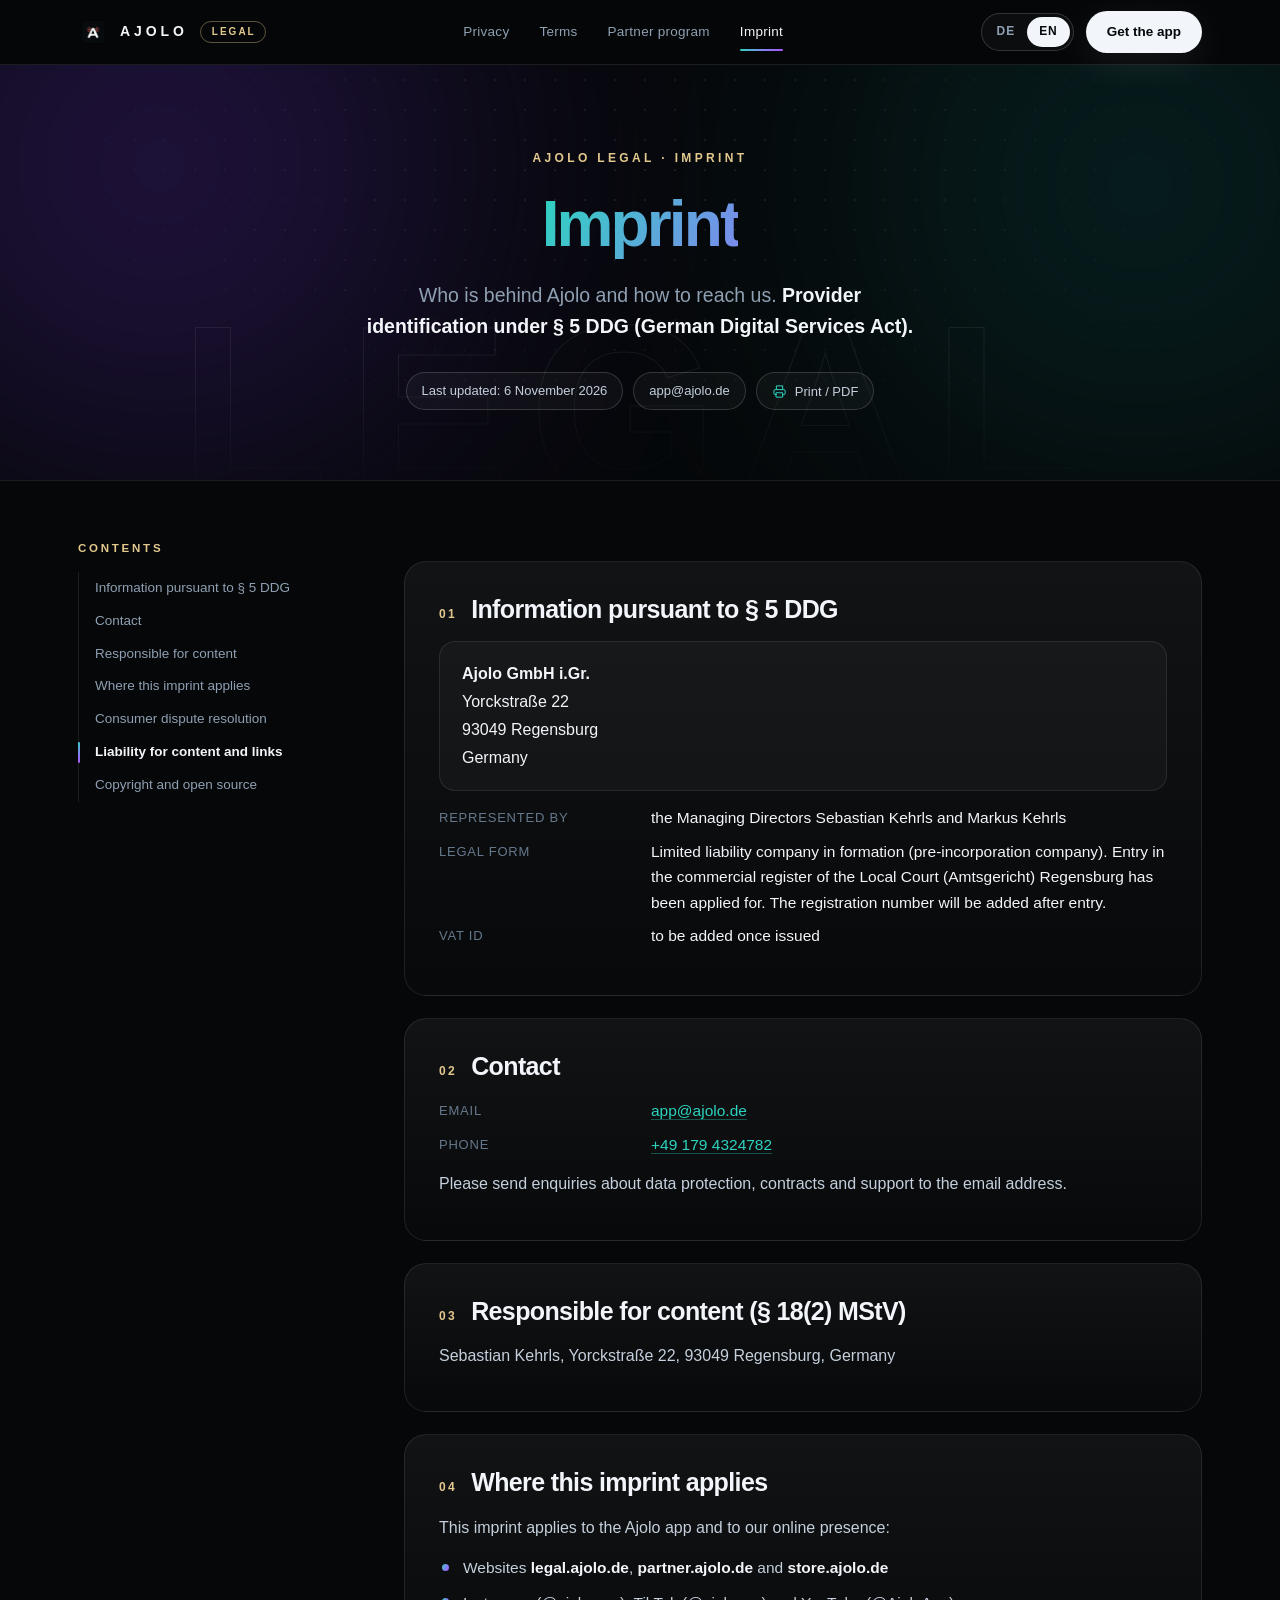
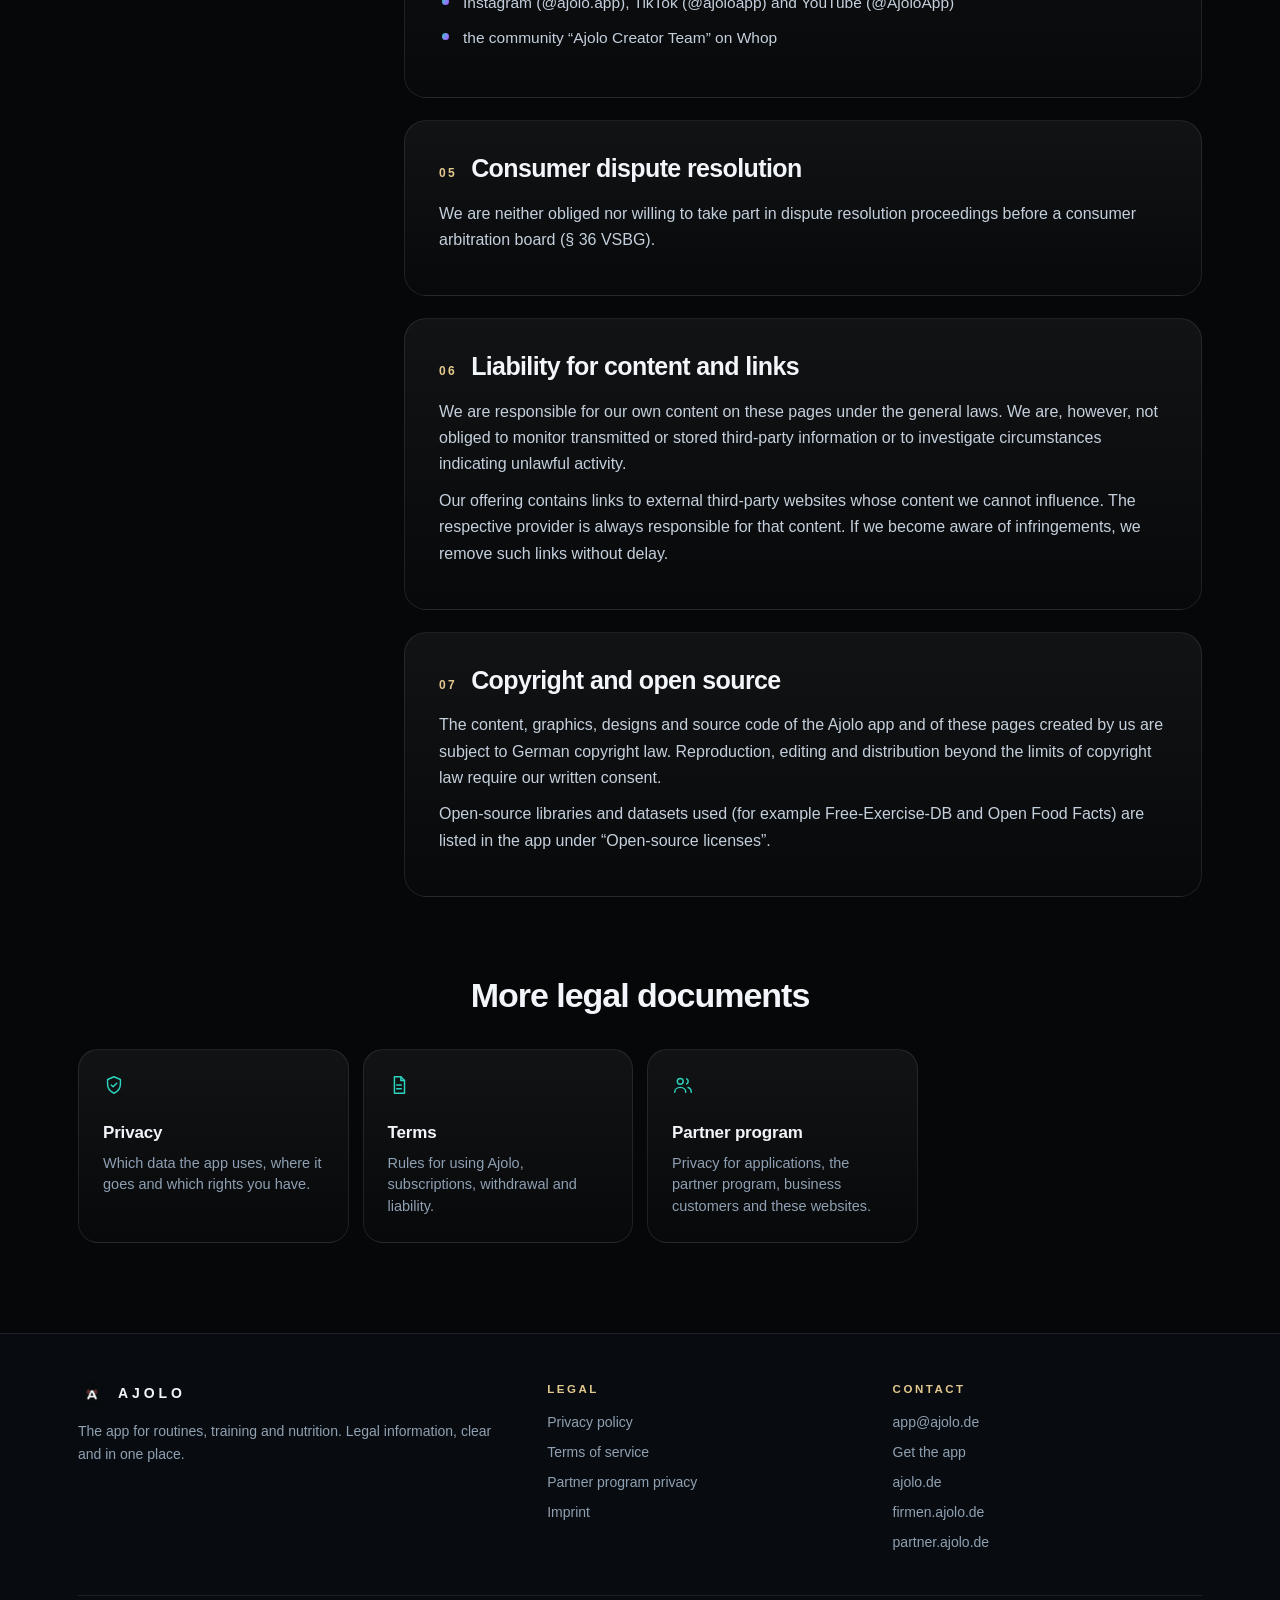
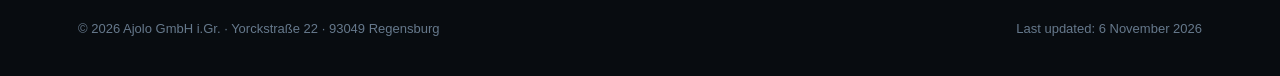
==== commit 9482de9d: "Footer: Links auf ajolo.de und firmen.ajolo.de" ====
--- a/imprint.html
+++ b/imprint.html
@@ -16,7 +16,7 @@
 <meta property="og:image" content="https://legal.ajolo.de/assets/ajolo_app_icon.png">
 <meta name="twitter:card" content="summary">
 <link rel="icon" type="image/png" href="assets/ajolo_app_icon.png">
-<link rel="stylesheet" href="assets/legal.css?v=20261106">
+<link rel="stylesheet" href="assets/legal.css?v=20261106b">
 <script>document.documentElement.classList.add('js')</script>
 <noscript><style>.view[hidden]{display:block!important}.js .rv{opacity:1!important;transform:none!important}</style></noscript>
 </head>
@@ -98,10 +98,10 @@
 <div class="f-grid">
 <div><div class="f-brand"><img src="assets/ajolo_app_icon.png" alt="" width="28" height="28">AJOLO</div><p><span data-de="Die App für Routinen, Training und Ernährung. Rechtliches, klar und an einem Ort." data-en="The app for routines, training and nutrition. Legal information, clear and in one place.">Die App für Routinen, Training und Ernährung. Rechtliches, klar und an einem Ort.</span></p></div>
 <div><h4><span data-de="Rechtliches" data-en="Legal">Rechtliches</span></h4><ul><li><a href="privacy.html"><span data-de="Datenschutzerklärung" data-en="Privacy policy">Datenschutzerklärung</span></a></li><li><a href="terms.html"><span data-de="AGB &amp; Nutzungsbedingungen" data-en="Terms of service">AGB &amp; Nutzungsbedingungen</span></a></li><li><a href="partner-datenschutz.html"><span data-de="Datenschutz Partnerprogramm" data-en="Partner program privacy">Datenschutz Partnerprogramm</span></a></li><li><a href="imprint.html"><span data-de="Impressum" data-en="Imprint">Impressum</span></a></li></ul></div>
-<div><h4><span data-de="Kontakt" data-en="Contact">Kontakt</span></h4><ul><li><a href="mailto:app@ajolo.de">app@ajolo.de</a></li><li><a href="https://store.ajolo.de/" rel="noopener"><span data-de="App laden" data-en="Get the app">App laden</span></a></li><li><a href="https://partner.ajolo.de/" rel="noopener">partner.ajolo.de</a></li></ul></div>
+<div><h4><span data-de="Kontakt" data-en="Contact">Kontakt</span></h4><ul><li><a href="mailto:app@ajolo.de">app@ajolo.de</a></li><li><a href="https://store.ajolo.de/" rel="noopener"><span data-de="App laden" data-en="Get the app">App laden</span></a></li><li><a href="https://ajolo.de/" rel="noopener">ajolo.de</a></li><li><a href="https://firmen.ajolo.de/" rel="noopener">firmen.ajolo.de</a></li><li><a href="https://partner.ajolo.de/" rel="noopener">partner.ajolo.de</a></li></ul></div>
 </div>
 <div class="f-bot"><span>&copy; 2026 Ajolo GmbH i.Gr. &middot; Yorckstra&szlig;e 22 &middot; 93049 Regensburg</span><span><span data-de="Stand: 06.11.2026" data-en="Last updated: 6 November 2026">Stand: 06.11.2026</span></span></div>
 </div></footer>
-<script src="assets/legal.js?v=20261106" defer></script>
+<script src="assets/legal.js?v=20261106b" defer></script>
 </body>
 </html>
--- a/assets/legal.css
+++ b/assets/legal.css
@@ -36,7 +36,7 @@
 .lang button{all:unset;cursor:pointer;font-size:12px;font-weight:650;letter-spacing:.08em;color:var(--muted);padding:5px 12px;border-radius:999px;transition:background .2s,color .2s}
 .lang button[aria-pressed="true"]{background:#F2F5F9;color:#05080B}
 .lang button:not([aria-pressed="true"]):hover{color:var(--text)}
-.btn{position:relative;display:inline-flex;align-items:center;justify-content:center;gap:8px;font-weight:650;border-radius:999px;padding:15px 30px;font-size:15.5px;transition:transform .25s var(--ease),box-shadow .25s ease,background .25s ease;cursor:pointer;border:1px solid transparent;overflow:hidden}
+.btn{white-space:nowrap;position:relative;display:inline-flex;align-items:center;justify-content:center;gap:8px;font-weight:650;border-radius:999px;padding:15px 30px;font-size:15.5px;transition:transform .25s var(--ease),box-shadow .25s ease,background .25s ease;cursor:pointer;border:1px solid transparent;overflow:hidden}
 .btn-primary{background:#F2F5F9;color:#05080B;box-shadow:0 10px 40px rgba(255,255,255,.08)}
 .btn-primary::after{content:"";position:absolute;top:0;left:-60%;width:40%;height:100%;background:linear-gradient(100deg,transparent,rgba(45,212,191,.35),transparent);transform:skewX(-20deg);transition:left .7s var(--ease)}
 .btn-primary:hover{transform:translateY(-2px);box-shadow:0 14px 50px rgba(45,212,191,.3)}
@@ -148,6 +148,17 @@
 .js .rv.in{opacity:1;transform:none}
 [hidden]{display:none!important}
 
+/* Mittlere Breiten: Kopfzeile nicht überladen */
+@media(max-width:1180px){
+  .links{gap:20px;font-size:13px}
+  .brand .tag{display:none}
+  .nav{gap:12px}
+}
+@media(max-width:900px){
+  .links{gap:16px}
+  .nav-r .btn{padding:8px 16px;font-size:13px}
+}
+
 /* Responsive */
 @media(max-width:980px){
   .doc-wrap{grid-template-columns:1fr;gap:24px;padding-block-start:34px}
@@ -186,21 +197,35 @@
   #cg{display:none}
 }
 
-/* Druck / PDF: hell, ohne Effekte */
+/* Druck / PDF: hell, A4, ohne Effekte */
+@page{size:A4;margin:14mm}
 @media print{
   :root{--bg:#fff;--text:#111;--soft:#222;--muted:#444;--dim:#555;--line:#ccc;--line2:#bbb;--gold:#7a5c14;--mint:#0b6b60}
-  body{background:#fff;color:#111}
-  header,footer,.toc,.toc-m,#bar,#cg,.glow,.wm,.chips,.more,.skip{display:none!important}
-  .hero{padding:10px 0 14px;border:0;text-align:left}
-  .hero::before{display:none}
+  html{scroll-padding-top:0}
+  body{background:#fff;color:#111;font-size:10pt;line-height:1.5}
+  header,footer,.toc,.toc-m,#bar,#cg,.glow,.wm,.chips,.more,.skip,.hero::before{display:none!important}
+  .wrap{max-width:none;padding-inline:0}
+  .hero{padding:0 0 8px;border:0;text-align:left}
   .hero .in-w{align-items:flex-start}
-  h1{font-size:28px;margin:6px 0 6px}
+  h1{font-size:24pt;margin:4px 0 6px;max-width:none}
+  .lead{font-size:10.5pt;margin:0;max-width:none}
   .grad{background:none;color:#111;-webkit-text-fill-color:#111;animation:none}
-  .doc-wrap{display:block;padding:0}
+  .eyebrow{font-size:8pt}
+  .doc-wrap{display:block;padding-block:6px 0}
   .doc{max-width:none}
-  .sec,.gl,.note-box,.addr{background:#fff!important;border:1px solid #ccc;break-inside:avoid-page;box-shadow:none}
-  .sec{padding:14px 16px;margin-bottom:10px}
-  .sec li::before{background:#444}
+  .doc>*+*{margin-top:8px}
+  .glance{gap:8px}
+  .gl,.note-box,.addr,.sec{background:#fff!important;border:1px solid #ccc;box-shadow:none;border-radius:8px}
+  .gl{padding:8px 10px;break-inside:avoid}.gl h3{font-size:10.5pt}.gl p{font-size:9pt}.gl .ic{display:none}
+  .sec{padding:10px 14px;margin:0;break-inside:auto}
+  .sec h2{font-size:13pt;margin-bottom:6px;break-after:avoid-page}
+  .sec h3{break-after:avoid-page}
+  .sec p,.sec li,.kv dd{font-size:10pt;margin:5px 0}
+  .sec li{padding:2px 0 2px 16px}
+  .sec li::before{background:#444;width:5px;height:5px;top:.7em}
+  .cl,.tbl-w,.addr,.form{break-inside:avoid-page}
+  .tbl{min-width:0;font-size:9.5pt}
   .sec a{color:#0b4d94;border:0}
   .js .rv{opacity:1!important;transform:none!important}
-}
+  .sp::before{display:none}
+}
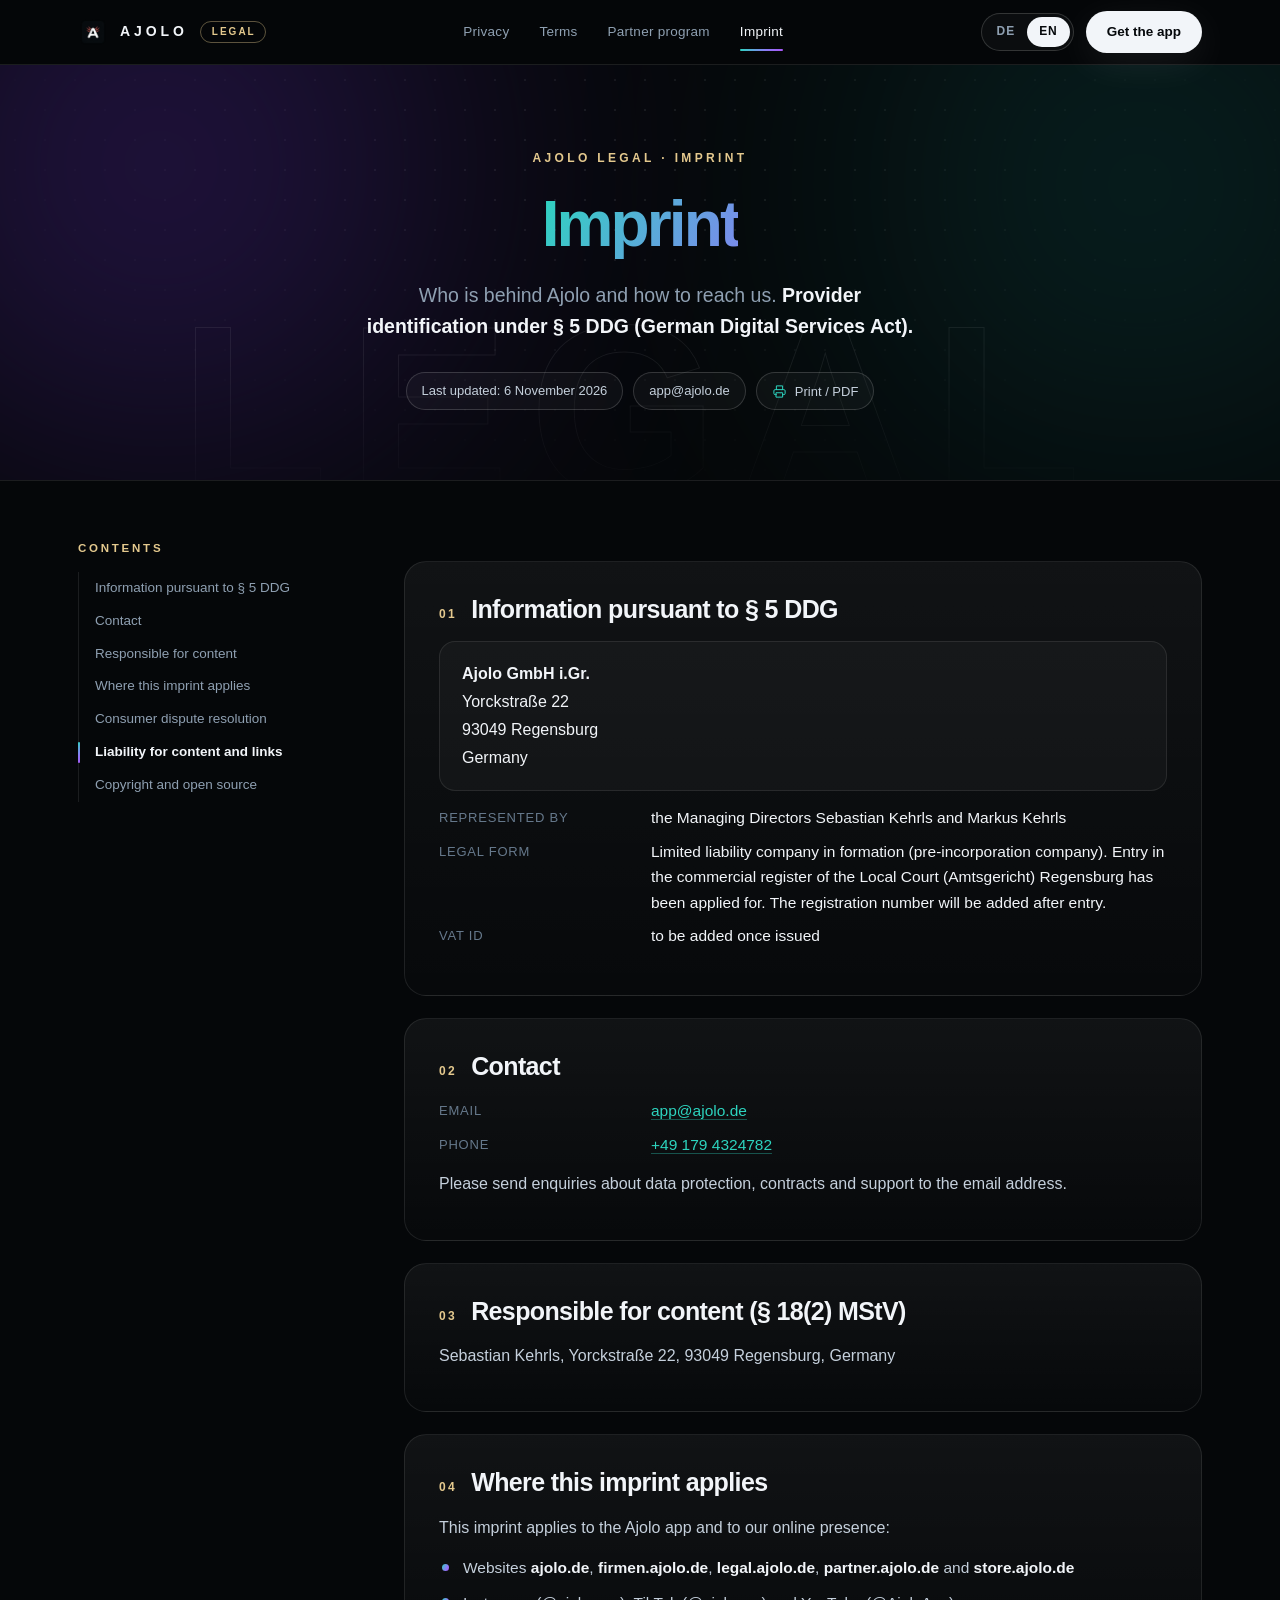
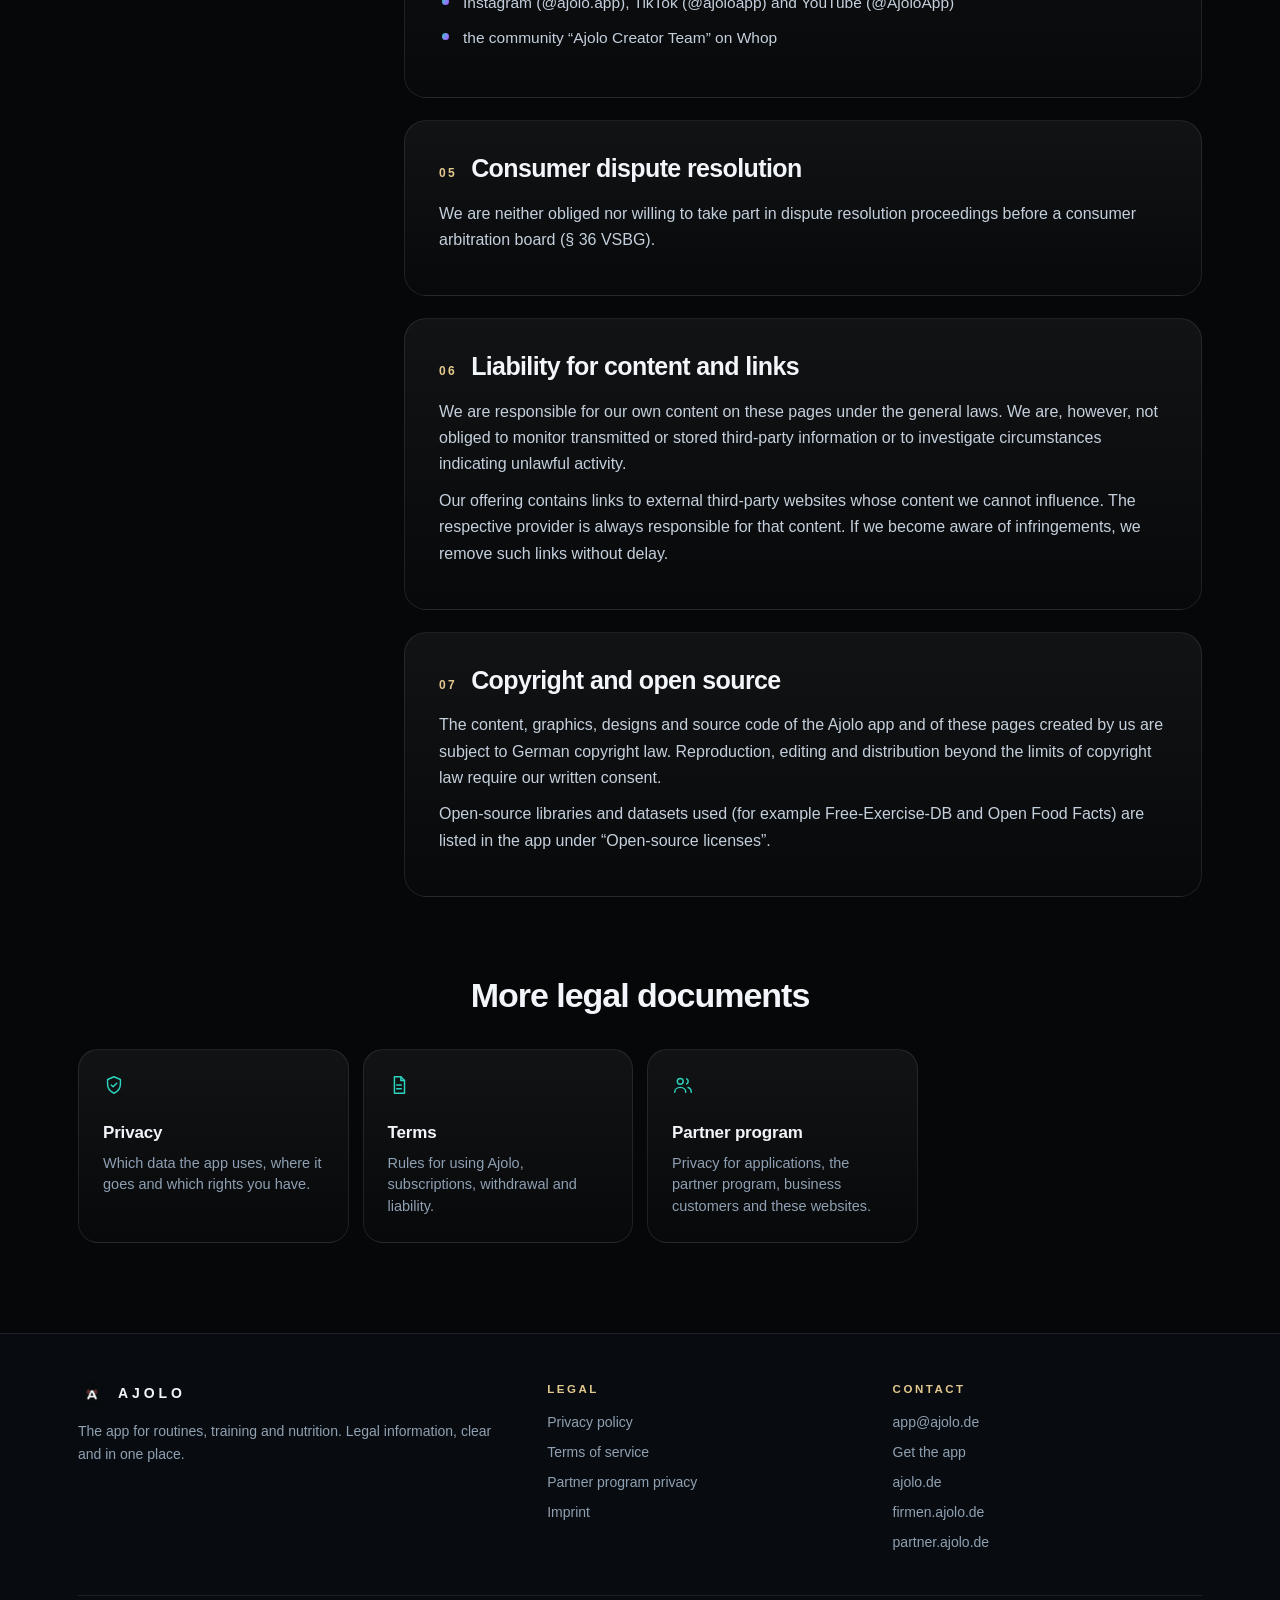
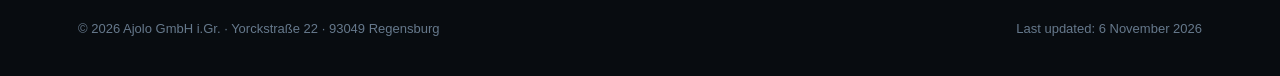
==== commit 9a17c23a: "Geltungsbereich Webseiten und Einwilligungstext angepasst" ====
--- a/imprint.html
+++ b/imprint.html
@@ -60,7 +60,7 @@
 <p>Sebastian Kehrls, Yorckstraße 22, 93049 Regensburg</p></section><section class="sec sp rv" id="de-geltung"><h2><span class="n">04</span><span>Wo dieses Impressum gilt</span></h2>
 <p>Dieses Impressum gilt für die Ajolo App und für unsere Auftritte im Internet:</p>
 <ul>
-<li>Webseiten <b>legal.ajolo.de</b>, <b>partner.ajolo.de</b> und <b>store.ajolo.de</b></li>
+<li>Webseiten <b>ajolo.de</b>, <b>firmen.ajolo.de</b>, <b>legal.ajolo.de</b>, <b>partner.ajolo.de</b> und <b>store.ajolo.de</b></li>
 <li>Instagram (@ajolo.app), TikTok (@ajoloapp) und YouTube (@AjoloApp)</li>
 <li>die Community „Ajolo Creator Team“ bei Whop</li>
 </ul></section><section class="sec sp rv" id="de-streit"><h2><span class="n">05</span><span>Verbraucherstreitbeilegung</span></h2>
@@ -84,7 +84,7 @@
 <p>Sebastian Kehrls, Yorckstraße 22, 93049 Regensburg, Germany</p></section><section class="sec sp rv" id="en-geltung"><h2><span class="n">04</span><span>Where this imprint applies</span></h2>
 <p>This imprint applies to the Ajolo app and to our online presence:</p>
 <ul>
-<li>Websites <b>legal.ajolo.de</b>, <b>partner.ajolo.de</b> and <b>store.ajolo.de</b></li>
+<li>Websites <b>ajolo.de</b>, <b>firmen.ajolo.de</b>, <b>legal.ajolo.de</b>, <b>partner.ajolo.de</b> and <b>store.ajolo.de</b></li>
 <li>Instagram (@ajolo.app), TikTok (@ajoloapp) and YouTube (@AjoloApp)</li>
 <li>the community “Ajolo Creator Team” on Whop</li>
 </ul></section><section class="sec sp rv" id="en-streit"><h2><span class="n">05</span><span>Consumer dispute resolution</span></h2>
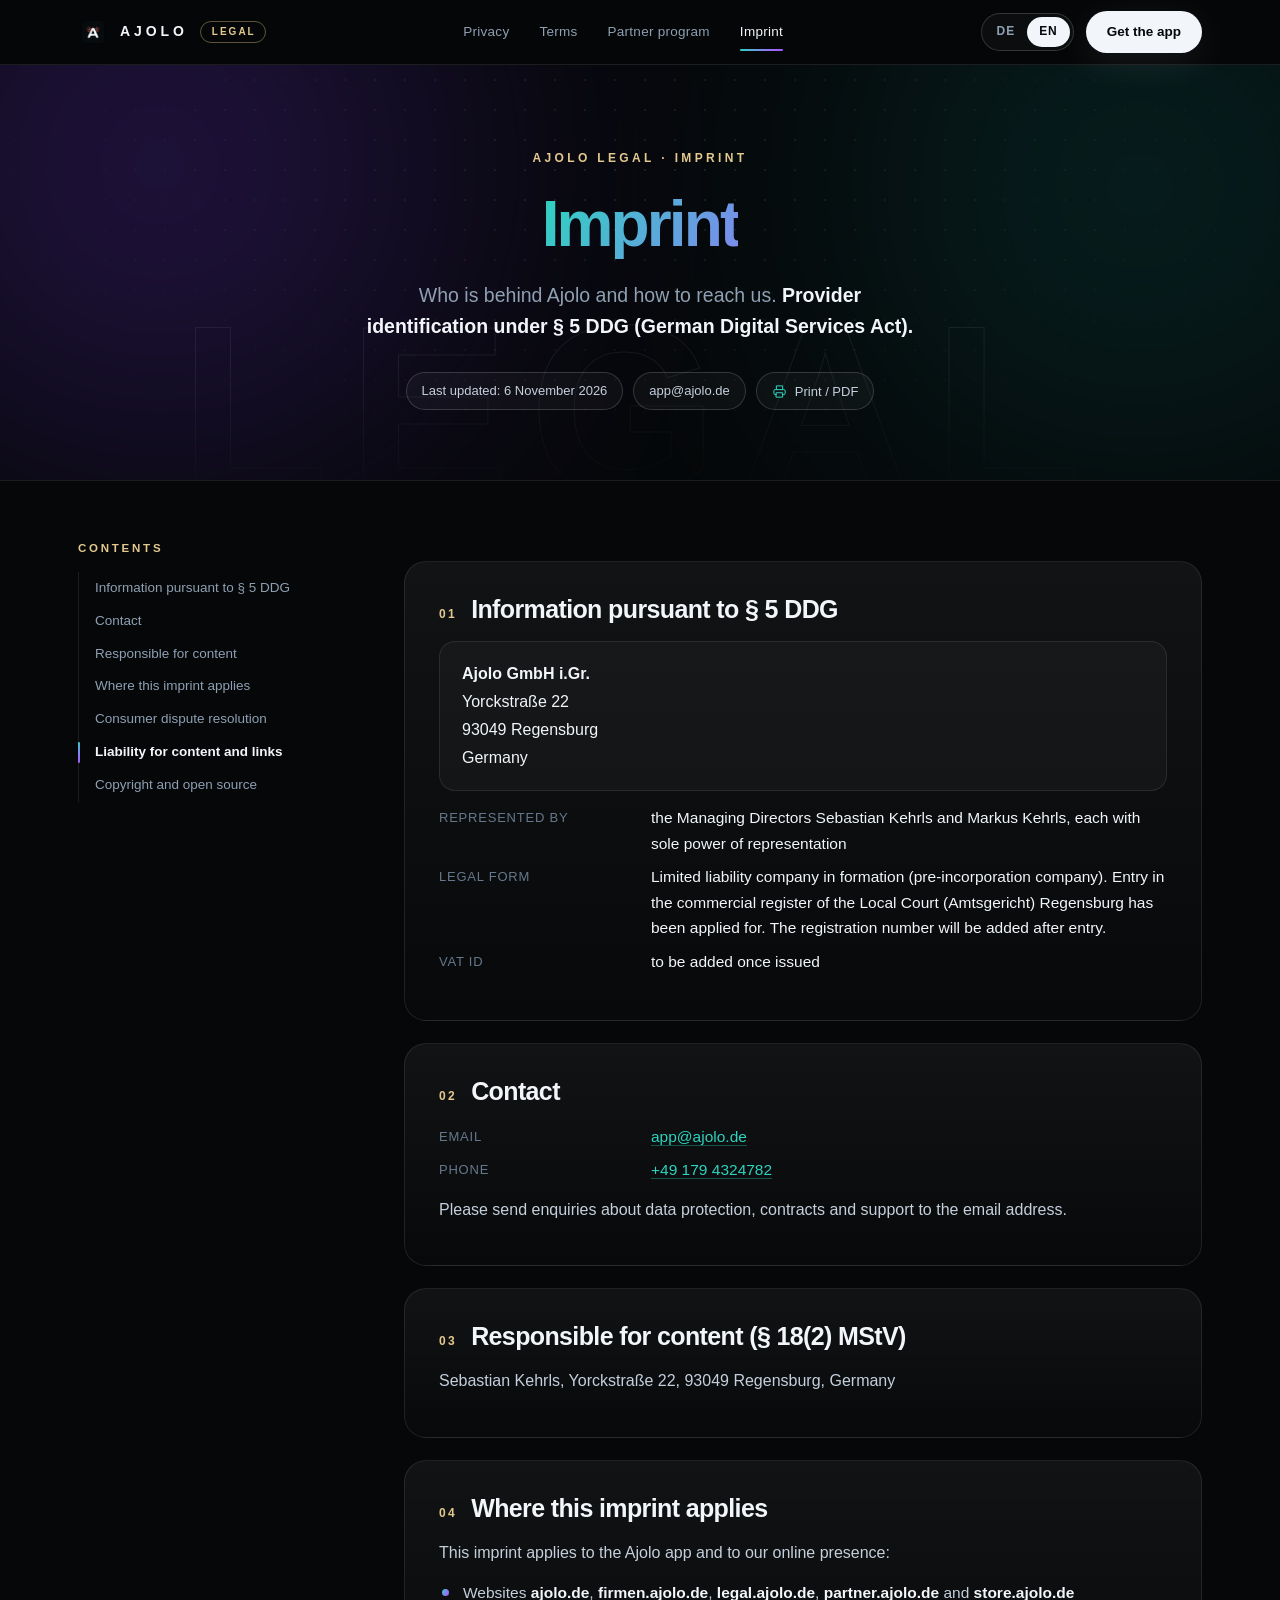
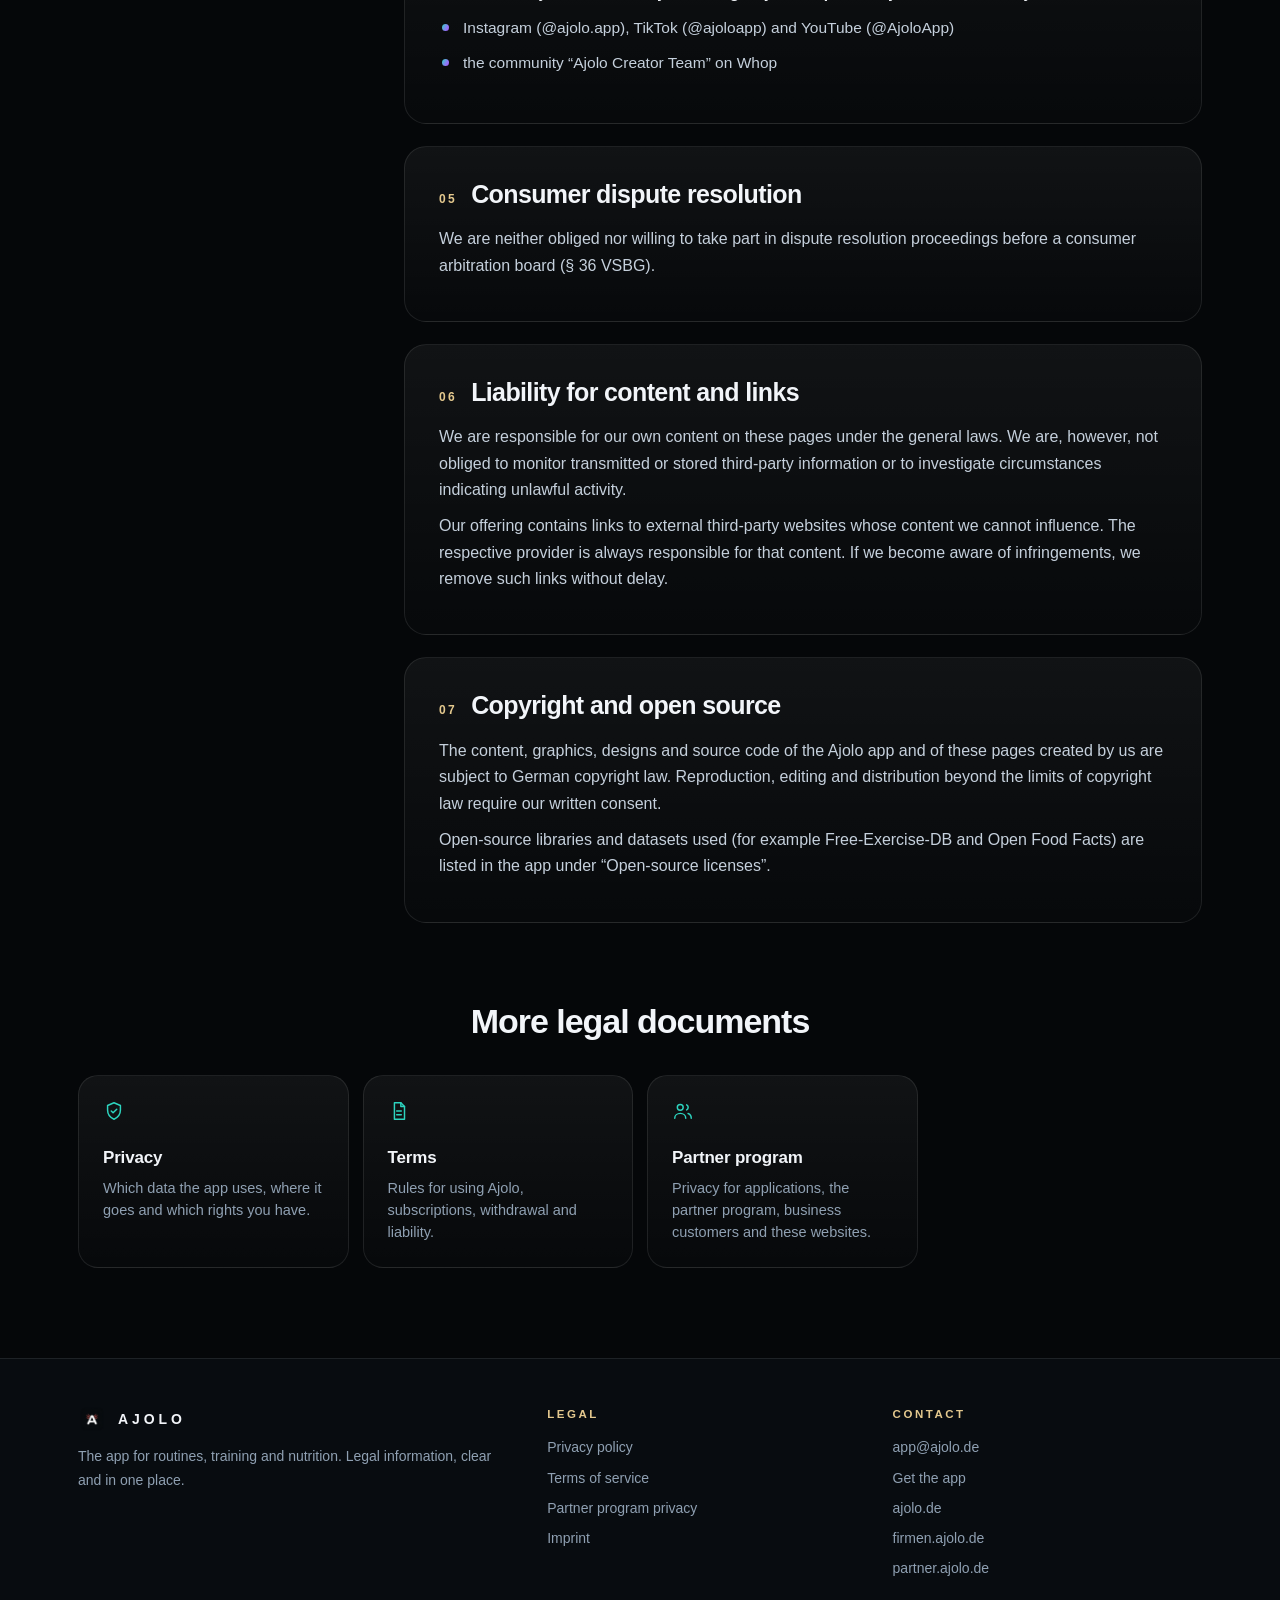
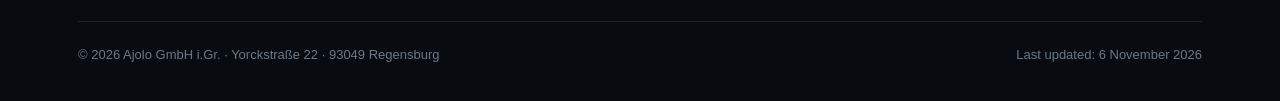
==== commit b4a26203: "Impressum: Einzelvertretung, lange Links umbrechen" ====
--- a/imprint.html
+++ b/imprint.html
@@ -48,7 +48,7 @@
 <div class="view" lang="de"><section class="hero"><div class="glow g1"></div><div class="glow g2"></div><div class="wm" aria-hidden="true">LEGAL</div><div class="wrap in-w"><span class="eyebrow">AJOLO LEGAL · IMPRESSUM</span><h1><span class="grad">Impressum</span></h1><p class="lead">Wer hinter Ajolo steht und wie du uns erreichst. <b>Anbieterkennzeichnung nach § 5 DDG.</b></p><div class="chips"><span class="chip">Stand: 06.11.2026</span><span class="chip"><a href="mailto:app@ajolo.de">app@ajolo.de</a></span><button class="chip" type="button" data-print><svg class="i"><use href="#i-print"/></svg><span>Drucken / PDF</span></button></div></div></section><div class="wrap doc-wrap"><aside class="toc"><nav aria-label="Inhalt"><span class="toc-t">Inhalt</span><ol><li><a href="#de-anbieter">Angaben gemäß § 5 DDG</a></li><li><a href="#de-kontakt">Kontakt</a></li><li><a href="#de-inhalt">Verantwortlich für den Inhalt</a></li><li><a href="#de-geltung">Wo dieses Impressum gilt</a></li><li><a href="#de-streit">Verbraucherstreitbeilegung</a></li><li><a href="#de-haftung">Haftung für Inhalte und Links</a></li><li><a href="#de-urheber">Urheberrecht und Open Source</a></li></ol></nav></aside><div class="doc"><details class="toc-m"><summary>Inhalt</summary><ol><li><a href="#de-anbieter">Angaben gemäß § 5 DDG</a></li><li><a href="#de-kontakt">Kontakt</a></li><li><a href="#de-inhalt">Verantwortlich für den Inhalt</a></li><li><a href="#de-geltung">Wo dieses Impressum gilt</a></li><li><a href="#de-streit">Verbraucherstreitbeilegung</a></li><li><a href="#de-haftung">Haftung für Inhalte und Links</a></li><li><a href="#de-urheber">Urheberrecht und Open Source</a></li></ol></details><section class="sec sp rv" id="de-anbieter"><h2><span class="n">01</span><span>Angaben gemäß § 5 DDG</span></h2>
 <div class="addr"><b>Ajolo GmbH i.Gr.</b><br>Yorckstraße 22<br>93049 Regensburg<br>Deutschland</div>
 <dl class="kv">
-<dt>Vertretungsberechtigt</dt><dd>die Geschäftsführer Sebastian Kehrls und Markus Kehrls</dd>
+<dt>Vertretungsberechtigt</dt><dd>die Geschäftsführer Sebastian Kehrls und Markus Kehrls, jeweils einzelvertretungsberechtigt</dd>
 <dt>Rechtsform</dt><dd>Gesellschaft mit beschränkter Haftung in Gründung (Vor-GmbH). Die Eintragung in das Handelsregister des Amtsgerichts Regensburg ist beantragt. Die Registernummer wird nach der Eintragung ergänzt.</dd>
 <dt>Umsatzsteuer-ID</dt><dd>wird nach Erteilung ergänzt</dd>
 </dl></section><section class="sec sp rv" id="de-kontakt"><h2><span class="n">02</span><span>Kontakt</span></h2>
@@ -72,7 +72,7 @@
 <div class="view" lang="en" hidden><section class="hero"><div class="glow g1"></div><div class="glow g2"></div><div class="wm" aria-hidden="true">LEGAL</div><div class="wrap in-w"><span class="eyebrow">AJOLO LEGAL · IMPRINT</span><h1><span class="grad">Imprint</span></h1><p class="lead">Who is behind Ajolo and how to reach us. <b>Provider identification under § 5 DDG (German Digital Services Act).</b></p><div class="chips"><span class="chip">Last updated: 6 November 2026</span><span class="chip"><a href="mailto:app@ajolo.de">app@ajolo.de</a></span><button class="chip" type="button" data-print><svg class="i"><use href="#i-print"/></svg><span>Print / PDF</span></button></div></div></section><div class="wrap doc-wrap"><aside class="toc"><nav aria-label="Contents"><span class="toc-t">Contents</span><ol><li><a href="#en-anbieter">Information pursuant to § 5 DDG</a></li><li><a href="#en-kontakt">Contact</a></li><li><a href="#en-inhalt">Responsible for content</a></li><li><a href="#en-geltung">Where this imprint applies</a></li><li><a href="#en-streit">Consumer dispute resolution</a></li><li><a href="#en-haftung">Liability for content and links</a></li><li><a href="#en-urheber">Copyright and open source</a></li></ol></nav></aside><div class="doc"><details class="toc-m"><summary>Contents</summary><ol><li><a href="#en-anbieter">Information pursuant to § 5 DDG</a></li><li><a href="#en-kontakt">Contact</a></li><li><a href="#en-inhalt">Responsible for content</a></li><li><a href="#en-geltung">Where this imprint applies</a></li><li><a href="#en-streit">Consumer dispute resolution</a></li><li><a href="#en-haftung">Liability for content and links</a></li><li><a href="#en-urheber">Copyright and open source</a></li></ol></details><section class="sec sp rv" id="en-anbieter"><h2><span class="n">01</span><span>Information pursuant to § 5 DDG</span></h2>
 <div class="addr"><b>Ajolo GmbH i.Gr.</b><br>Yorckstraße 22<br>93049 Regensburg<br>Germany</div>
 <dl class="kv">
-<dt>Represented by</dt><dd>the Managing Directors Sebastian Kehrls and Markus Kehrls</dd>
+<dt>Represented by</dt><dd>the Managing Directors Sebastian Kehrls and Markus Kehrls, each with sole power of representation</dd>
 <dt>Legal form</dt><dd>Limited liability company in formation (pre-incorporation company). Entry in the commercial register of the Local Court (Amtsgericht) Regensburg has been applied for. The registration number will be added after entry.</dd>
 <dt>VAT ID</dt><dd>to be added once issued</dd>
 </dl></section><section class="sec sp rv" id="en-kontakt"><h2><span class="n">02</span><span>Contact</span></h2>
--- a/assets/legal.css
+++ b/assets/legal.css
@@ -229,3 +229,4 @@
   .js .rv{opacity:1!important;transform:none!important}
   .sp::before{display:none}
 }
+.sec a,.sec p,.sec li,.sec dd{overflow-wrap:anywhere}
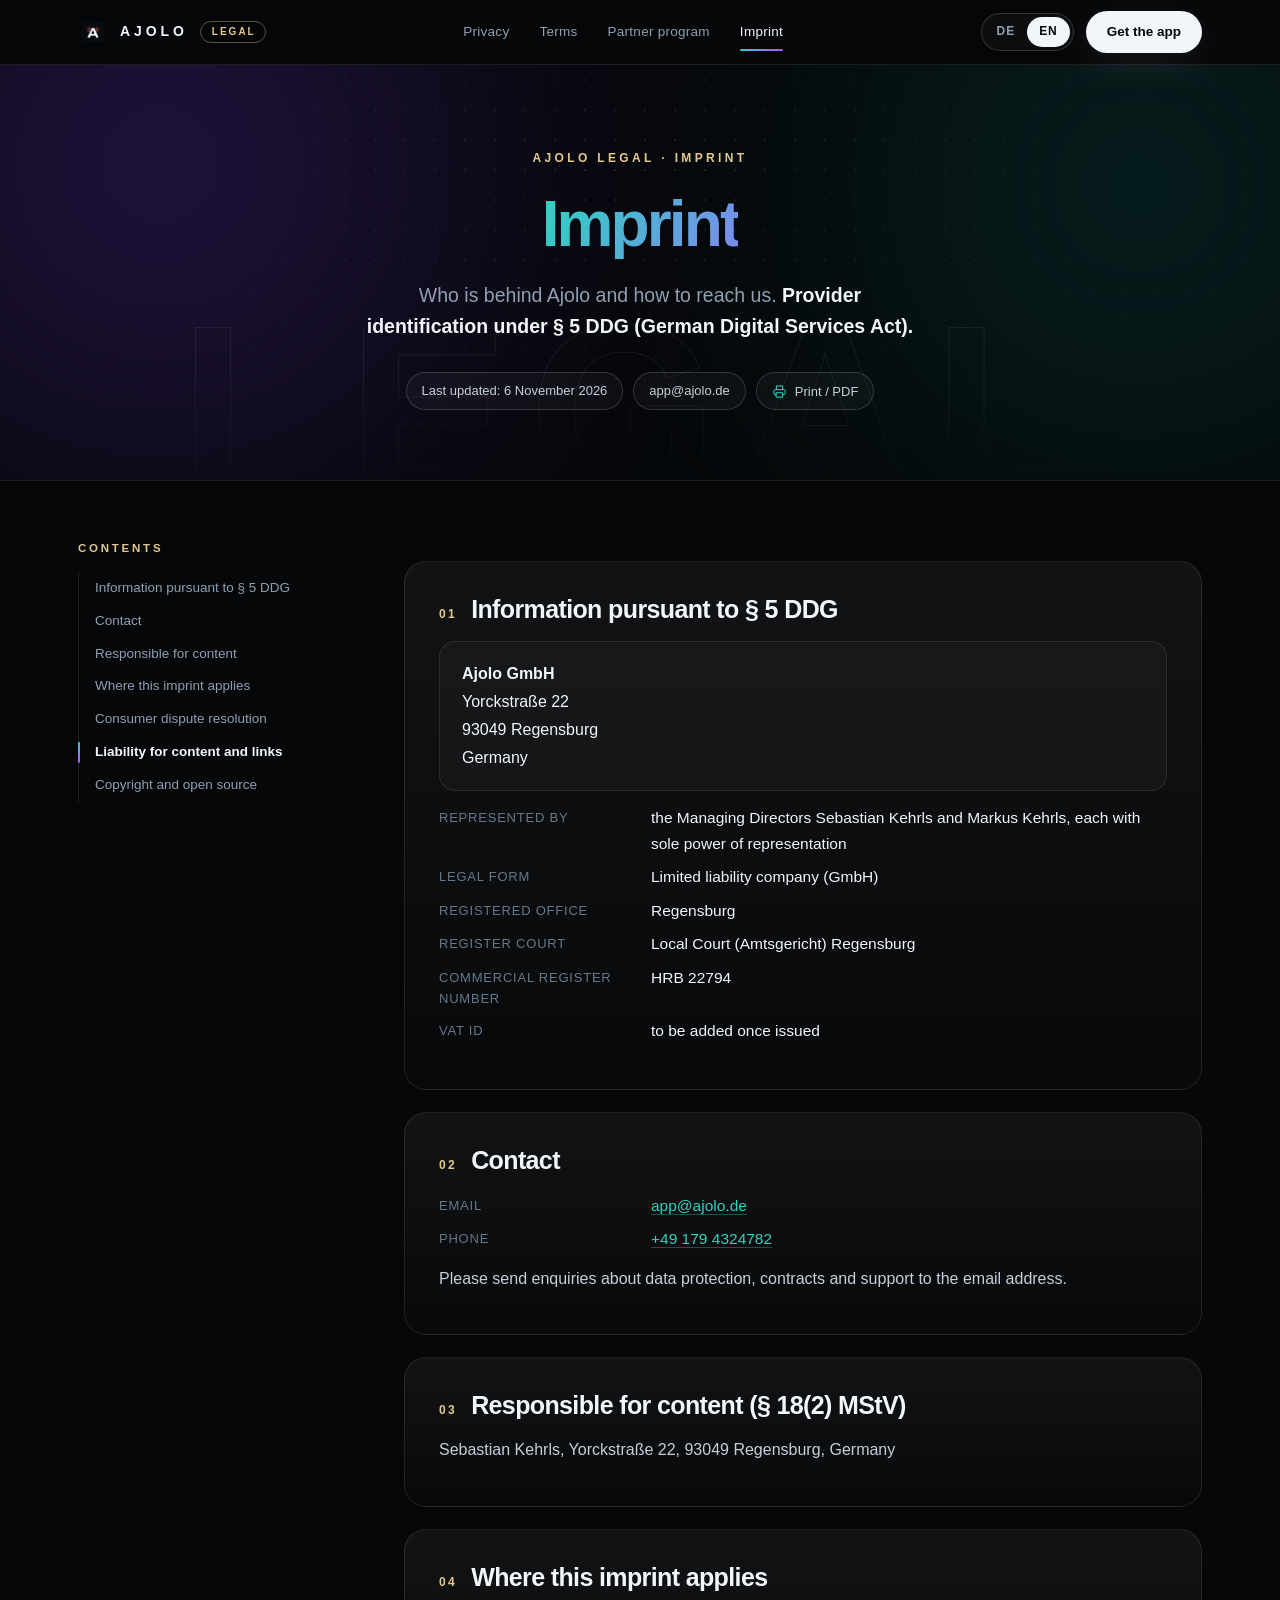
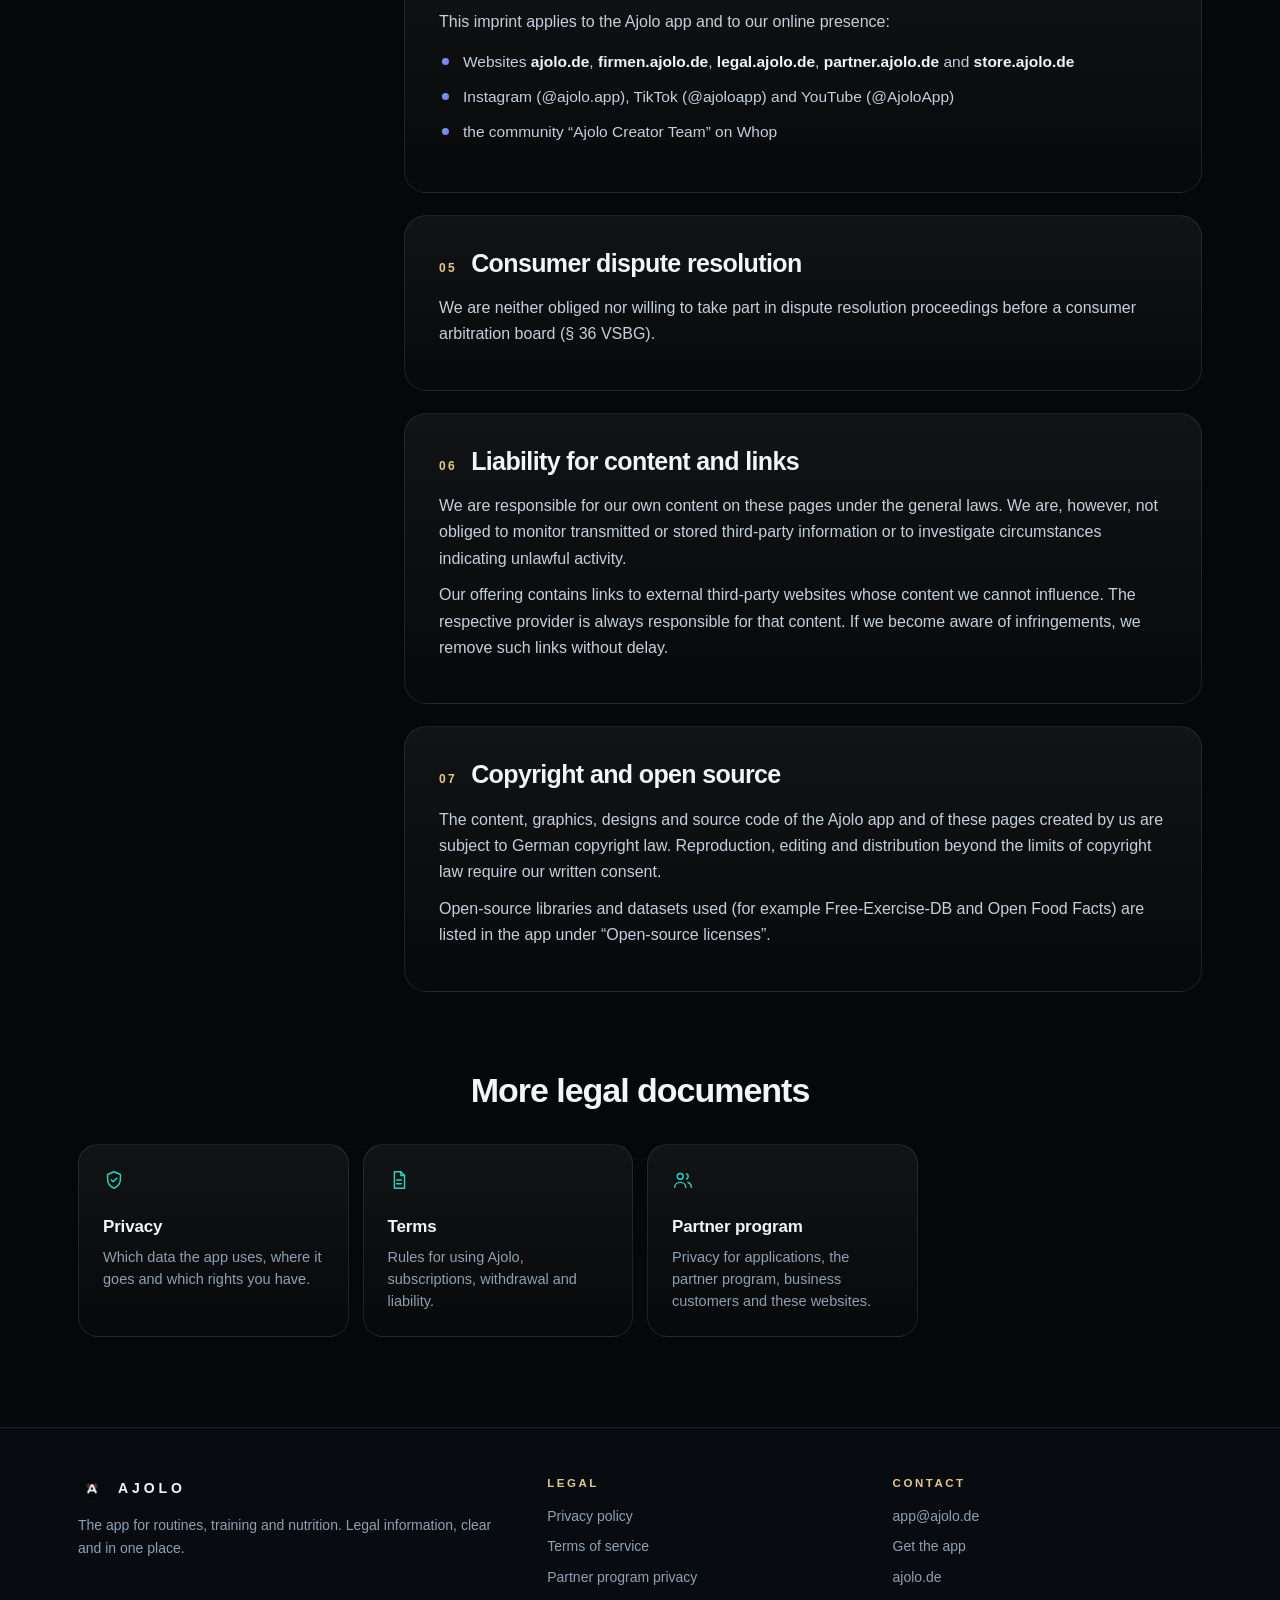
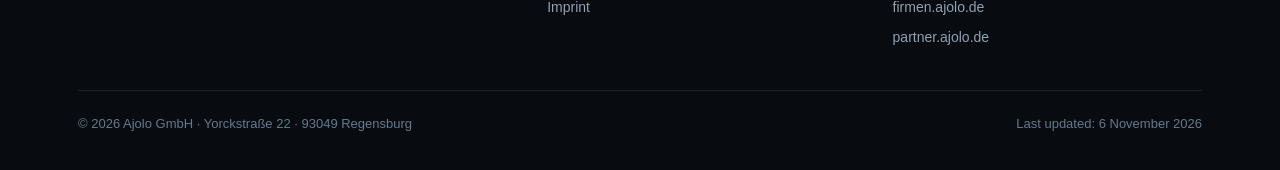
==== commit 0041fa18: "GmbH im Handelsregister eingetragen (HRB 22794): i.Gr. entfernt, Registerangaben ergaenzt" ====
--- a/imprint.html
+++ b/imprint.html
@@ -1,17 +1,17 @@
 <!doctype html>
-<html lang="de" data-lang="de" data-title-de="Impressum • Ajolo Legal" data-title-en="Imprint • Ajolo Legal" data-desc-de="Impressum und Anbieterkennzeichnung nach § 5 DDG der Ajolo GmbH i.Gr., Yorckstraße 22, 93049 Regensburg." data-desc-en="Imprint and provider identification under § 5 DDG of Ajolo GmbH i.Gr., Yorckstraße 22, 93049 Regensburg, Germany.">
+<html lang="de" data-lang="de" data-title-de="Impressum • Ajolo Legal" data-title-en="Imprint • Ajolo Legal" data-desc-de="Impressum und Anbieterkennzeichnung nach § 5 DDG der Ajolo GmbH, Yorckstraße 22, 93049 Regensburg." data-desc-en="Imprint and provider identification under § 5 DDG of Ajolo GmbH, Yorckstraße 22, 93049 Regensburg, Germany.">
 <head>
 <meta charset="utf-8">
 <meta name="viewport" content="width=device-width, initial-scale=1">
 <title>Impressum • Ajolo Legal</title>
-<meta name="description" content="Impressum und Anbieterkennzeichnung nach § 5 DDG der Ajolo GmbH i.Gr., Yorckstraße 22, 93049 Regensburg.">
+<meta name="description" content="Impressum und Anbieterkennzeichnung nach § 5 DDG der Ajolo GmbH, Yorckstraße 22, 93049 Regensburg.">
 <meta name="robots" content="index, follow">
 <meta name="theme-color" content="#050709">
 <link rel="canonical" href="https://legal.ajolo.de/imprint.html">
 <meta property="og:type" content="website">
 <meta property="og:site_name" content="Ajolo Legal">
 <meta property="og:title" content="Impressum • Ajolo Legal">
-<meta property="og:description" content="Impressum und Anbieterkennzeichnung nach § 5 DDG der Ajolo GmbH i.Gr., Yorckstraße 22, 93049 Regensburg.">
+<meta property="og:description" content="Impressum und Anbieterkennzeichnung nach § 5 DDG der Ajolo GmbH, Yorckstraße 22, 93049 Regensburg.">
 <meta property="og:url" content="https://legal.ajolo.de/imprint.html">
 <meta property="og:image" content="https://legal.ajolo.de/assets/ajolo_app_icon.png">
 <meta name="twitter:card" content="summary">
@@ -46,10 +46,10 @@
 </div></header>
 <main id="main">
 <div class="view" lang="de"><section class="hero"><div class="glow g1"></div><div class="glow g2"></div><div class="wm" aria-hidden="true">LEGAL</div><div class="wrap in-w"><span class="eyebrow">AJOLO LEGAL · IMPRESSUM</span><h1><span class="grad">Impressum</span></h1><p class="lead">Wer hinter Ajolo steht und wie du uns erreichst. <b>Anbieterkennzeichnung nach § 5 DDG.</b></p><div class="chips"><span class="chip">Stand: 06.11.2026</span><span class="chip"><a href="mailto:app@ajolo.de">app@ajolo.de</a></span><button class="chip" type="button" data-print><svg class="i"><use href="#i-print"/></svg><span>Drucken / PDF</span></button></div></div></section><div class="wrap doc-wrap"><aside class="toc"><nav aria-label="Inhalt"><span class="toc-t">Inhalt</span><ol><li><a href="#de-anbieter">Angaben gemäß § 5 DDG</a></li><li><a href="#de-kontakt">Kontakt</a></li><li><a href="#de-inhalt">Verantwortlich für den Inhalt</a></li><li><a href="#de-geltung">Wo dieses Impressum gilt</a></li><li><a href="#de-streit">Verbraucherstreitbeilegung</a></li><li><a href="#de-haftung">Haftung für Inhalte und Links</a></li><li><a href="#de-urheber">Urheberrecht und Open Source</a></li></ol></nav></aside><div class="doc"><details class="toc-m"><summary>Inhalt</summary><ol><li><a href="#de-anbieter">Angaben gemäß § 5 DDG</a></li><li><a href="#de-kontakt">Kontakt</a></li><li><a href="#de-inhalt">Verantwortlich für den Inhalt</a></li><li><a href="#de-geltung">Wo dieses Impressum gilt</a></li><li><a href="#de-streit">Verbraucherstreitbeilegung</a></li><li><a href="#de-haftung">Haftung für Inhalte und Links</a></li><li><a href="#de-urheber">Urheberrecht und Open Source</a></li></ol></details><section class="sec sp rv" id="de-anbieter"><h2><span class="n">01</span><span>Angaben gemäß § 5 DDG</span></h2>
-<div class="addr"><b>Ajolo GmbH i.Gr.</b><br>Yorckstraße 22<br>93049 Regensburg<br>Deutschland</div>
+<div class="addr"><b>Ajolo GmbH</b><br>Yorckstraße 22<br>93049 Regensburg<br>Deutschland</div>
 <dl class="kv">
 <dt>Vertretungsberechtigt</dt><dd>die Geschäftsführer Sebastian Kehrls und Markus Kehrls, jeweils einzelvertretungsberechtigt</dd>
-<dt>Rechtsform</dt><dd>Gesellschaft mit beschränkter Haftung in Gründung (Vor-GmbH). Die Eintragung in das Handelsregister des Amtsgerichts Regensburg ist beantragt. Die Registernummer wird nach der Eintragung ergänzt.</dd>
+<dt>Rechtsform</dt><dd>Gesellschaft mit beschränkter Haftung (GmbH)</dd><dt>Sitz</dt><dd>Regensburg</dd><dt>Registergericht</dt><dd>Amtsgericht Regensburg</dd><dt>Handelsregisternummer</dt><dd>HRB 22794</dd>
 <dt>Umsatzsteuer-ID</dt><dd>wird nach Erteilung ergänzt</dd>
 </dl></section><section class="sec sp rv" id="de-kontakt"><h2><span class="n">02</span><span>Kontakt</span></h2>
 <dl class="kv">
@@ -70,10 +70,10 @@
 <p>Die von uns erstellten Inhalte, Grafiken, Designs und Quellcodes der Ajolo App und dieser Seiten unterliegen dem deutschen Urheberrecht. Vervielfältigung, Bearbeitung und Verbreitung außerhalb der Grenzen des Urheberrechts bedürfen unserer schriftlichen Zustimmung.</p>
 <p>Verwendete Open-Source-Bibliotheken und Datensätze (zum Beispiel Free-Exercise-DB und Open Food Facts) sind in der App unter „Open-Source-Lizenzen“ aufgeführt.</p></section></div></div><section class="more"><div class="wrap"><h2>Weitere Rechtstexte</h2><div class="cards"><a class="card sp rv" href="privacy.html"><div class="ic"><svg class="i"><use href="#i-shield"/></svg></div><h3>Datenschutz</h3><p>Welche Daten die App nutzt, wohin sie gehen und welche Rechte du hast.</p></a><a class="card sp rv" href="terms.html"><div class="ic"><svg class="i"><use href="#i-doc"/></svg></div><h3>AGB</h3><p>Regeln für die Nutzung von Ajolo, Abos, Widerruf und Haftung.</p></a><a class="card sp rv" href="partner-datenschutz.html"><div class="ic"><svg class="i"><use href="#i-users"/></svg></div><h3>Partnerprogramm</h3><p>Datenschutz für Bewerbung, Partnerprogramm, Firmenkunden und diese Webseiten.</p></a></div></div></section></div>
 <div class="view" lang="en" hidden><section class="hero"><div class="glow g1"></div><div class="glow g2"></div><div class="wm" aria-hidden="true">LEGAL</div><div class="wrap in-w"><span class="eyebrow">AJOLO LEGAL · IMPRINT</span><h1><span class="grad">Imprint</span></h1><p class="lead">Who is behind Ajolo and how to reach us. <b>Provider identification under § 5 DDG (German Digital Services Act).</b></p><div class="chips"><span class="chip">Last updated: 6 November 2026</span><span class="chip"><a href="mailto:app@ajolo.de">app@ajolo.de</a></span><button class="chip" type="button" data-print><svg class="i"><use href="#i-print"/></svg><span>Print / PDF</span></button></div></div></section><div class="wrap doc-wrap"><aside class="toc"><nav aria-label="Contents"><span class="toc-t">Contents</span><ol><li><a href="#en-anbieter">Information pursuant to § 5 DDG</a></li><li><a href="#en-kontakt">Contact</a></li><li><a href="#en-inhalt">Responsible for content</a></li><li><a href="#en-geltung">Where this imprint applies</a></li><li><a href="#en-streit">Consumer dispute resolution</a></li><li><a href="#en-haftung">Liability for content and links</a></li><li><a href="#en-urheber">Copyright and open source</a></li></ol></nav></aside><div class="doc"><details class="toc-m"><summary>Contents</summary><ol><li><a href="#en-anbieter">Information pursuant to § 5 DDG</a></li><li><a href="#en-kontakt">Contact</a></li><li><a href="#en-inhalt">Responsible for content</a></li><li><a href="#en-geltung">Where this imprint applies</a></li><li><a href="#en-streit">Consumer dispute resolution</a></li><li><a href="#en-haftung">Liability for content and links</a></li><li><a href="#en-urheber">Copyright and open source</a></li></ol></details><section class="sec sp rv" id="en-anbieter"><h2><span class="n">01</span><span>Information pursuant to § 5 DDG</span></h2>
-<div class="addr"><b>Ajolo GmbH i.Gr.</b><br>Yorckstraße 22<br>93049 Regensburg<br>Germany</div>
+<div class="addr"><b>Ajolo GmbH</b><br>Yorckstraße 22<br>93049 Regensburg<br>Germany</div>
 <dl class="kv">
 <dt>Represented by</dt><dd>the Managing Directors Sebastian Kehrls and Markus Kehrls, each with sole power of representation</dd>
-<dt>Legal form</dt><dd>Limited liability company in formation (pre-incorporation company). Entry in the commercial register of the Local Court (Amtsgericht) Regensburg has been applied for. The registration number will be added after entry.</dd>
+<dt>Legal form</dt><dd>Limited liability company (GmbH)</dd><dt>Registered office</dt><dd>Regensburg</dd><dt>Register court</dt><dd>Local Court (Amtsgericht) Regensburg</dd><dt>Commercial register number</dt><dd>HRB 22794</dd>
 <dt>VAT ID</dt><dd>to be added once issued</dd>
 </dl></section><section class="sec sp rv" id="en-kontakt"><h2><span class="n">02</span><span>Contact</span></h2>
 <dl class="kv">
@@ -100,7 +100,7 @@
 <div><h4><span data-de="Rechtliches" data-en="Legal">Rechtliches</span></h4><ul><li><a href="privacy.html"><span data-de="Datenschutzerklärung" data-en="Privacy policy">Datenschutzerklärung</span></a></li><li><a href="terms.html"><span data-de="AGB &amp; Nutzungsbedingungen" data-en="Terms of service">AGB &amp; Nutzungsbedingungen</span></a></li><li><a href="partner-datenschutz.html"><span data-de="Datenschutz Partnerprogramm" data-en="Partner program privacy">Datenschutz Partnerprogramm</span></a></li><li><a href="imprint.html"><span data-de="Impressum" data-en="Imprint">Impressum</span></a></li></ul></div>
 <div><h4><span data-de="Kontakt" data-en="Contact">Kontakt</span></h4><ul><li><a href="mailto:app@ajolo.de">app@ajolo.de</a></li><li><a href="https://store.ajolo.de/" rel="noopener"><span data-de="App laden" data-en="Get the app">App laden</span></a></li><li><a href="https://ajolo.de/" rel="noopener">ajolo.de</a></li><li><a href="https://firmen.ajolo.de/" rel="noopener">firmen.ajolo.de</a></li><li><a href="https://partner.ajolo.de/" rel="noopener">partner.ajolo.de</a></li></ul></div>
 </div>
-<div class="f-bot"><span>&copy; 2026 Ajolo GmbH i.Gr. &middot; Yorckstra&szlig;e 22 &middot; 93049 Regensburg</span><span><span data-de="Stand: 06.11.2026" data-en="Last updated: 6 November 2026">Stand: 06.11.2026</span></span></div>
+<div class="f-bot"><span>&copy; 2026 Ajolo GmbH &middot; Yorckstra&szlig;e 22 &middot; 93049 Regensburg</span><span><span data-de="Stand: 06.11.2026" data-en="Last updated: 6 November 2026">Stand: 06.11.2026</span></span></div>
 </div></footer>
 <script src="assets/legal.js?v=20261106b" defer></script>
 </body>
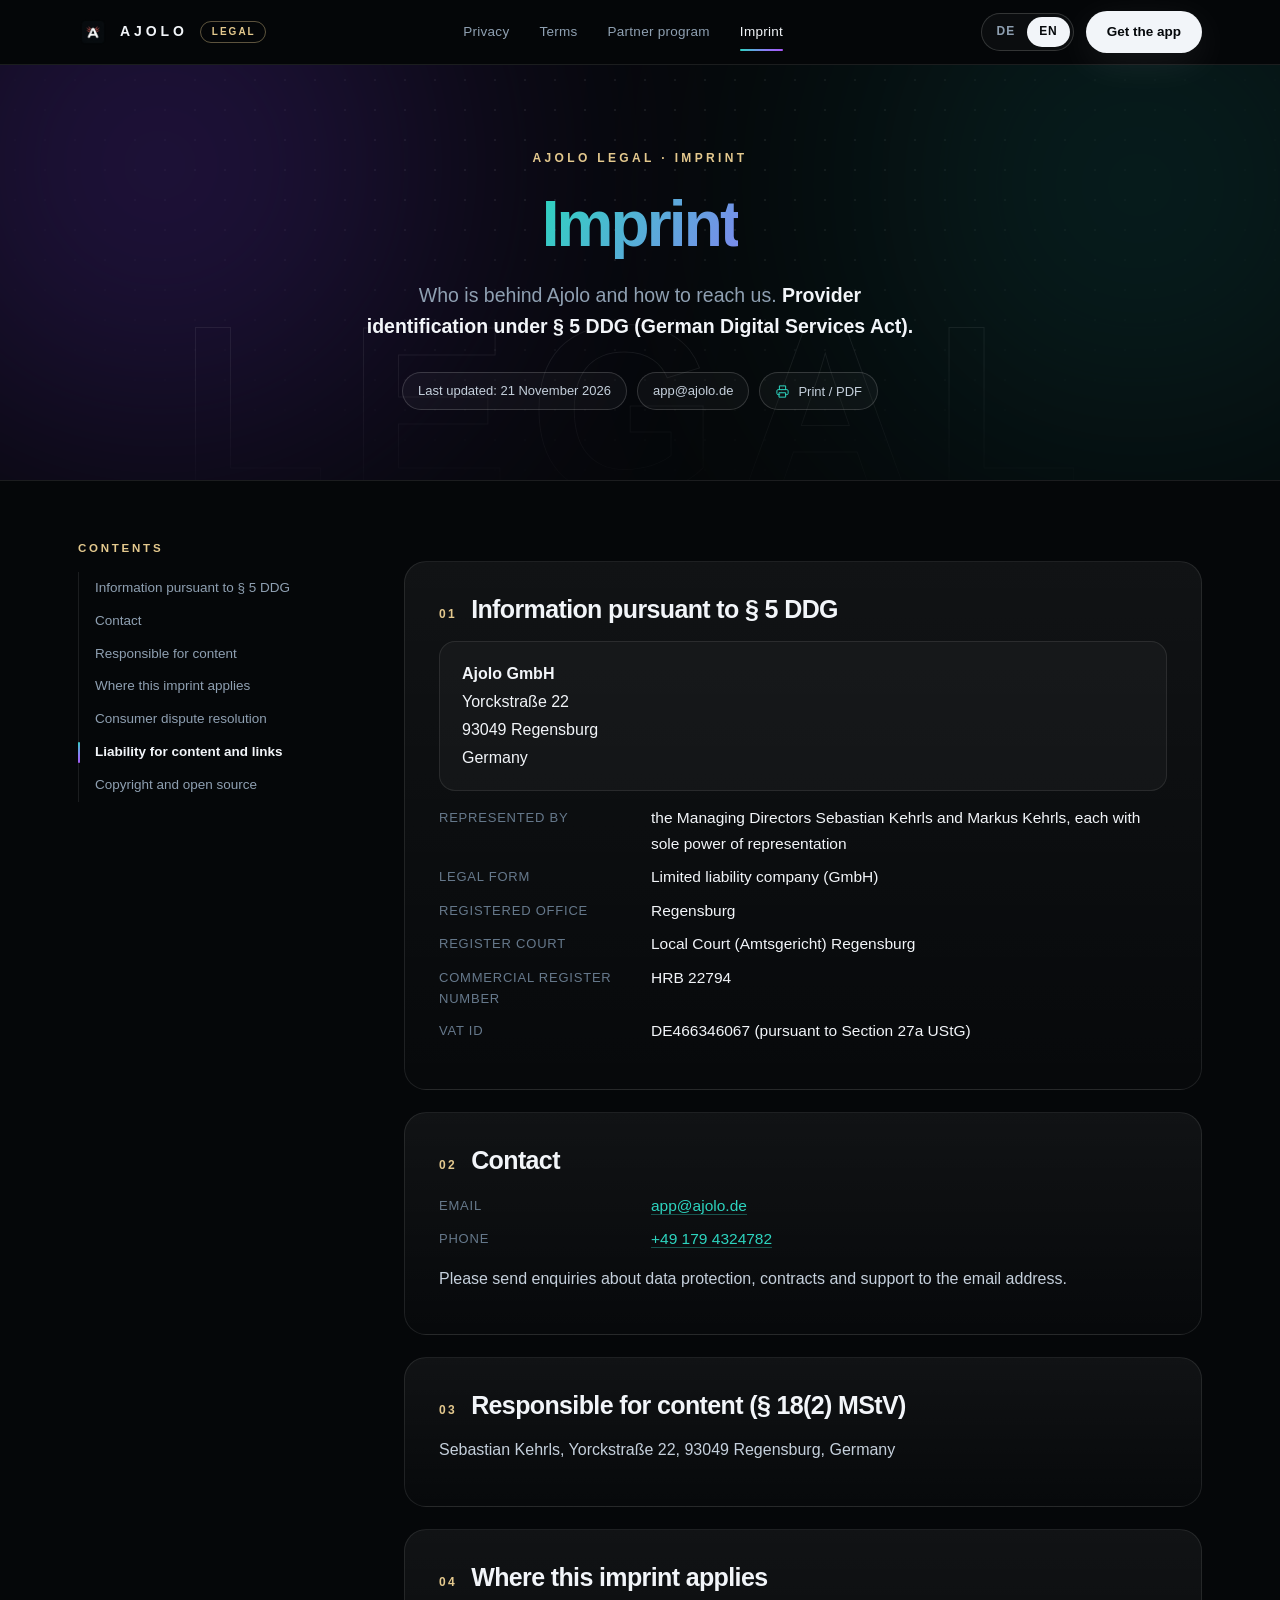
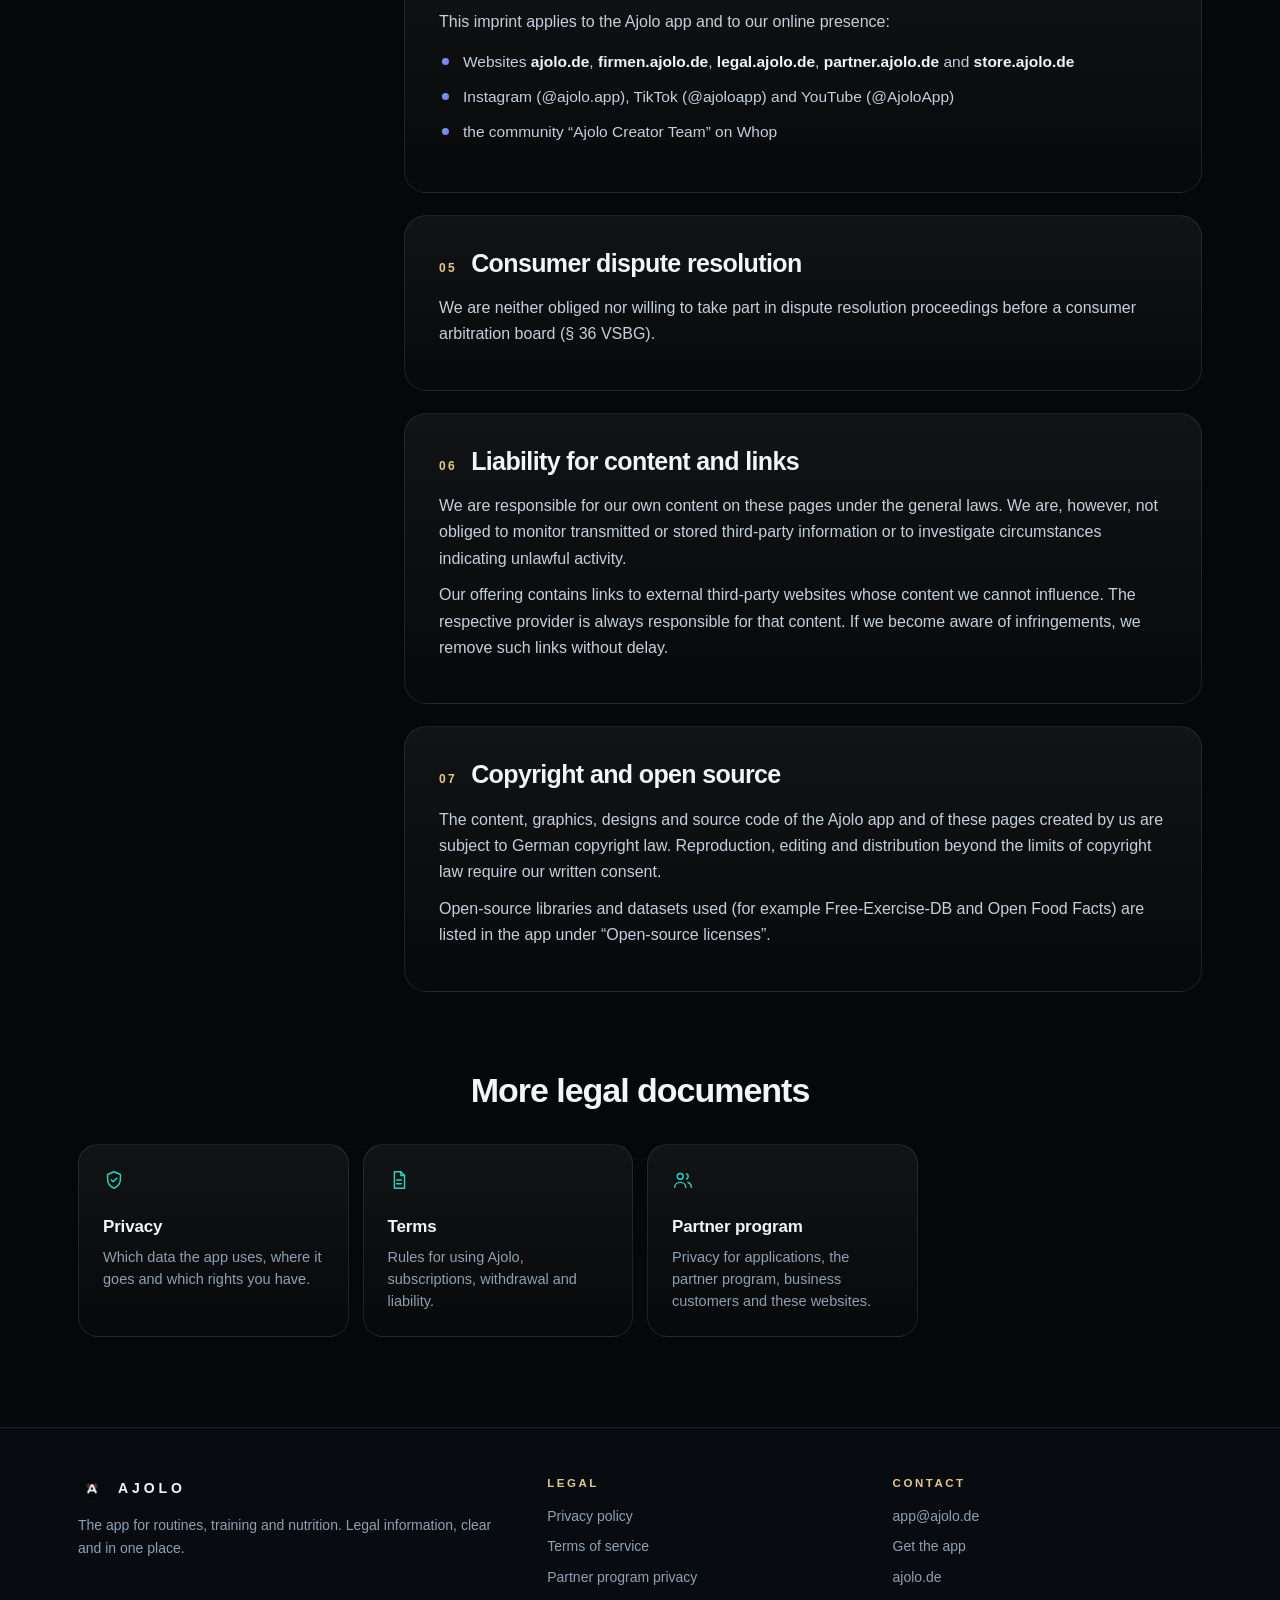
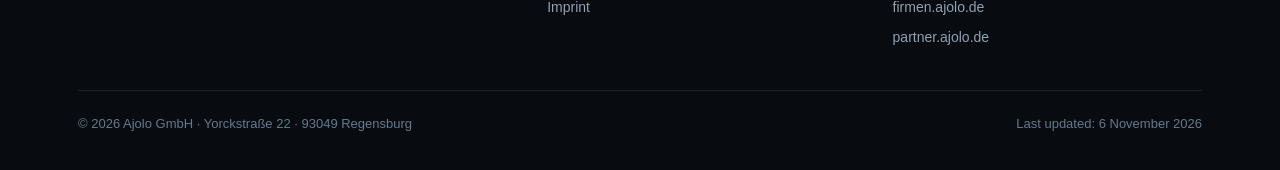
==== commit fdbb3f54: "Impressum: USt-IdNr. der Ajolo GmbH ergaenzt, Stand 21.11.2026 Co-Authored-By: Claude Opus 5.5 <nore" ====
--- a/imprint.html
+++ b/imprint.html
@@ -45,12 +45,12 @@
 <a class="btn btn-primary btn-sm" href="https://store.ajolo.de/" rel="noopener"><span data-de="App laden" data-en="Get the app">App laden</span></a></div>
 </div></header>
 <main id="main">
-<div class="view" lang="de"><section class="hero"><div class="glow g1"></div><div class="glow g2"></div><div class="wm" aria-hidden="true">LEGAL</div><div class="wrap in-w"><span class="eyebrow">AJOLO LEGAL · IMPRESSUM</span><h1><span class="grad">Impressum</span></h1><p class="lead">Wer hinter Ajolo steht und wie du uns erreichst. <b>Anbieterkennzeichnung nach § 5 DDG.</b></p><div class="chips"><span class="chip">Stand: 06.11.2026</span><span class="chip"><a href="mailto:app@ajolo.de">app@ajolo.de</a></span><button class="chip" type="button" data-print><svg class="i"><use href="#i-print"/></svg><span>Drucken / PDF</span></button></div></div></section><div class="wrap doc-wrap"><aside class="toc"><nav aria-label="Inhalt"><span class="toc-t">Inhalt</span><ol><li><a href="#de-anbieter">Angaben gemäß § 5 DDG</a></li><li><a href="#de-kontakt">Kontakt</a></li><li><a href="#de-inhalt">Verantwortlich für den Inhalt</a></li><li><a href="#de-geltung">Wo dieses Impressum gilt</a></li><li><a href="#de-streit">Verbraucherstreitbeilegung</a></li><li><a href="#de-haftung">Haftung für Inhalte und Links</a></li><li><a href="#de-urheber">Urheberrecht und Open Source</a></li></ol></nav></aside><div class="doc"><details class="toc-m"><summary>Inhalt</summary><ol><li><a href="#de-anbieter">Angaben gemäß § 5 DDG</a></li><li><a href="#de-kontakt">Kontakt</a></li><li><a href="#de-inhalt">Verantwortlich für den Inhalt</a></li><li><a href="#de-geltung">Wo dieses Impressum gilt</a></li><li><a href="#de-streit">Verbraucherstreitbeilegung</a></li><li><a href="#de-haftung">Haftung für Inhalte und Links</a></li><li><a href="#de-urheber">Urheberrecht und Open Source</a></li></ol></details><section class="sec sp rv" id="de-anbieter"><h2><span class="n">01</span><span>Angaben gemäß § 5 DDG</span></h2>
+<div class="view" lang="de"><section class="hero"><div class="glow g1"></div><div class="glow g2"></div><div class="wm" aria-hidden="true">LEGAL</div><div class="wrap in-w"><span class="eyebrow">AJOLO LEGAL · IMPRESSUM</span><h1><span class="grad">Impressum</span></h1><p class="lead">Wer hinter Ajolo steht und wie du uns erreichst. <b>Anbieterkennzeichnung nach § 5 DDG.</b></p><div class="chips"><span class="chip">Stand: 21.11.2026</span><span class="chip"><a href="mailto:app@ajolo.de">app@ajolo.de</a></span><button class="chip" type="button" data-print><svg class="i"><use href="#i-print"/></svg><span>Drucken / PDF</span></button></div></div></section><div class="wrap doc-wrap"><aside class="toc"><nav aria-label="Inhalt"><span class="toc-t">Inhalt</span><ol><li><a href="#de-anbieter">Angaben gemäß § 5 DDG</a></li><li><a href="#de-kontakt">Kontakt</a></li><li><a href="#de-inhalt">Verantwortlich für den Inhalt</a></li><li><a href="#de-geltung">Wo dieses Impressum gilt</a></li><li><a href="#de-streit">Verbraucherstreitbeilegung</a></li><li><a href="#de-haftung">Haftung für Inhalte und Links</a></li><li><a href="#de-urheber">Urheberrecht und Open Source</a></li></ol></nav></aside><div class="doc"><details class="toc-m"><summary>Inhalt</summary><ol><li><a href="#de-anbieter">Angaben gemäß § 5 DDG</a></li><li><a href="#de-kontakt">Kontakt</a></li><li><a href="#de-inhalt">Verantwortlich für den Inhalt</a></li><li><a href="#de-geltung">Wo dieses Impressum gilt</a></li><li><a href="#de-streit">Verbraucherstreitbeilegung</a></li><li><a href="#de-haftung">Haftung für Inhalte und Links</a></li><li><a href="#de-urheber">Urheberrecht und Open Source</a></li></ol></details><section class="sec sp rv" id="de-anbieter"><h2><span class="n">01</span><span>Angaben gemäß § 5 DDG</span></h2>
 <div class="addr"><b>Ajolo GmbH</b><br>Yorckstraße 22<br>93049 Regensburg<br>Deutschland</div>
 <dl class="kv">
 <dt>Vertretungsberechtigt</dt><dd>die Geschäftsführer Sebastian Kehrls und Markus Kehrls, jeweils einzelvertretungsberechtigt</dd>
 <dt>Rechtsform</dt><dd>Gesellschaft mit beschränkter Haftung (GmbH)</dd><dt>Sitz</dt><dd>Regensburg</dd><dt>Registergericht</dt><dd>Amtsgericht Regensburg</dd><dt>Handelsregisternummer</dt><dd>HRB 22794</dd>
-<dt>Umsatzsteuer-ID</dt><dd>wird nach Erteilung ergänzt</dd>
+<dt>Umsatzsteuer-ID</dt><dd>DE466346067 (gemäß § 27a UStG)</dd>
 </dl></section><section class="sec sp rv" id="de-kontakt"><h2><span class="n">02</span><span>Kontakt</span></h2>
 <dl class="kv">
 <dt>E-Mail</dt><dd><a href="mailto:app@ajolo.de">app@ajolo.de</a></dd>
@@ -69,12 +69,12 @@
 <p>Unser Angebot enthält Links zu externen Webseiten Dritter, auf deren Inhalte wir keinen Einfluss haben. Für diese Inhalte ist stets der jeweilige Anbieter verantwortlich. Bei Bekanntwerden von Rechtsverletzungen entfernen wir solche Links umgehend.</p></section><section class="sec sp rv" id="de-urheber"><h2><span class="n">07</span><span>Urheberrecht und Open Source</span></h2>
 <p>Die von uns erstellten Inhalte, Grafiken, Designs und Quellcodes der Ajolo App und dieser Seiten unterliegen dem deutschen Urheberrecht. Vervielfältigung, Bearbeitung und Verbreitung außerhalb der Grenzen des Urheberrechts bedürfen unserer schriftlichen Zustimmung.</p>
 <p>Verwendete Open-Source-Bibliotheken und Datensätze (zum Beispiel Free-Exercise-DB und Open Food Facts) sind in der App unter „Open-Source-Lizenzen“ aufgeführt.</p></section></div></div><section class="more"><div class="wrap"><h2>Weitere Rechtstexte</h2><div class="cards"><a class="card sp rv" href="privacy.html"><div class="ic"><svg class="i"><use href="#i-shield"/></svg></div><h3>Datenschutz</h3><p>Welche Daten die App nutzt, wohin sie gehen und welche Rechte du hast.</p></a><a class="card sp rv" href="terms.html"><div class="ic"><svg class="i"><use href="#i-doc"/></svg></div><h3>AGB</h3><p>Regeln für die Nutzung von Ajolo, Abos, Widerruf und Haftung.</p></a><a class="card sp rv" href="partner-datenschutz.html"><div class="ic"><svg class="i"><use href="#i-users"/></svg></div><h3>Partnerprogramm</h3><p>Datenschutz für Bewerbung, Partnerprogramm, Firmenkunden und diese Webseiten.</p></a></div></div></section></div>
-<div class="view" lang="en" hidden><section class="hero"><div class="glow g1"></div><div class="glow g2"></div><div class="wm" aria-hidden="true">LEGAL</div><div class="wrap in-w"><span class="eyebrow">AJOLO LEGAL · IMPRINT</span><h1><span class="grad">Imprint</span></h1><p class="lead">Who is behind Ajolo and how to reach us. <b>Provider identification under § 5 DDG (German Digital Services Act).</b></p><div class="chips"><span class="chip">Last updated: 6 November 2026</span><span class="chip"><a href="mailto:app@ajolo.de">app@ajolo.de</a></span><button class="chip" type="button" data-print><svg class="i"><use href="#i-print"/></svg><span>Print / PDF</span></button></div></div></section><div class="wrap doc-wrap"><aside class="toc"><nav aria-label="Contents"><span class="toc-t">Contents</span><ol><li><a href="#en-anbieter">Information pursuant to § 5 DDG</a></li><li><a href="#en-kontakt">Contact</a></li><li><a href="#en-inhalt">Responsible for content</a></li><li><a href="#en-geltung">Where this imprint applies</a></li><li><a href="#en-streit">Consumer dispute resolution</a></li><li><a href="#en-haftung">Liability for content and links</a></li><li><a href="#en-urheber">Copyright and open source</a></li></ol></nav></aside><div class="doc"><details class="toc-m"><summary>Contents</summary><ol><li><a href="#en-anbieter">Information pursuant to § 5 DDG</a></li><li><a href="#en-kontakt">Contact</a></li><li><a href="#en-inhalt">Responsible for content</a></li><li><a href="#en-geltung">Where this imprint applies</a></li><li><a href="#en-streit">Consumer dispute resolution</a></li><li><a href="#en-haftung">Liability for content and links</a></li><li><a href="#en-urheber">Copyright and open source</a></li></ol></details><section class="sec sp rv" id="en-anbieter"><h2><span class="n">01</span><span>Information pursuant to § 5 DDG</span></h2>
+<div class="view" lang="en" hidden><section class="hero"><div class="glow g1"></div><div class="glow g2"></div><div class="wm" aria-hidden="true">LEGAL</div><div class="wrap in-w"><span class="eyebrow">AJOLO LEGAL · IMPRINT</span><h1><span class="grad">Imprint</span></h1><p class="lead">Who is behind Ajolo and how to reach us. <b>Provider identification under § 5 DDG (German Digital Services Act).</b></p><div class="chips"><span class="chip">Last updated: 21 November 2026</span><span class="chip"><a href="mailto:app@ajolo.de">app@ajolo.de</a></span><button class="chip" type="button" data-print><svg class="i"><use href="#i-print"/></svg><span>Print / PDF</span></button></div></div></section><div class="wrap doc-wrap"><aside class="toc"><nav aria-label="Contents"><span class="toc-t">Contents</span><ol><li><a href="#en-anbieter">Information pursuant to § 5 DDG</a></li><li><a href="#en-kontakt">Contact</a></li><li><a href="#en-inhalt">Responsible for content</a></li><li><a href="#en-geltung">Where this imprint applies</a></li><li><a href="#en-streit">Consumer dispute resolution</a></li><li><a href="#en-haftung">Liability for content and links</a></li><li><a href="#en-urheber">Copyright and open source</a></li></ol></nav></aside><div class="doc"><details class="toc-m"><summary>Contents</summary><ol><li><a href="#en-anbieter">Information pursuant to § 5 DDG</a></li><li><a href="#en-kontakt">Contact</a></li><li><a href="#en-inhalt">Responsible for content</a></li><li><a href="#en-geltung">Where this imprint applies</a></li><li><a href="#en-streit">Consumer dispute resolution</a></li><li><a href="#en-haftung">Liability for content and links</a></li><li><a href="#en-urheber">Copyright and open source</a></li></ol></details><section class="sec sp rv" id="en-anbieter"><h2><span class="n">01</span><span>Information pursuant to § 5 DDG</span></h2>
 <div class="addr"><b>Ajolo GmbH</b><br>Yorckstraße 22<br>93049 Regensburg<br>Germany</div>
 <dl class="kv">
 <dt>Represented by</dt><dd>the Managing Directors Sebastian Kehrls and Markus Kehrls, each with sole power of representation</dd>
 <dt>Legal form</dt><dd>Limited liability company (GmbH)</dd><dt>Registered office</dt><dd>Regensburg</dd><dt>Register court</dt><dd>Local Court (Amtsgericht) Regensburg</dd><dt>Commercial register number</dt><dd>HRB 22794</dd>
-<dt>VAT ID</dt><dd>to be added once issued</dd>
+<dt>VAT ID</dt><dd>DE466346067 (pursuant to Section 27a UStG)</dd>
 </dl></section><section class="sec sp rv" id="en-kontakt"><h2><span class="n">02</span><span>Contact</span></h2>
 <dl class="kv">
 <dt>Email</dt><dd><a href="mailto:app@ajolo.de">app@ajolo.de</a></dd>
